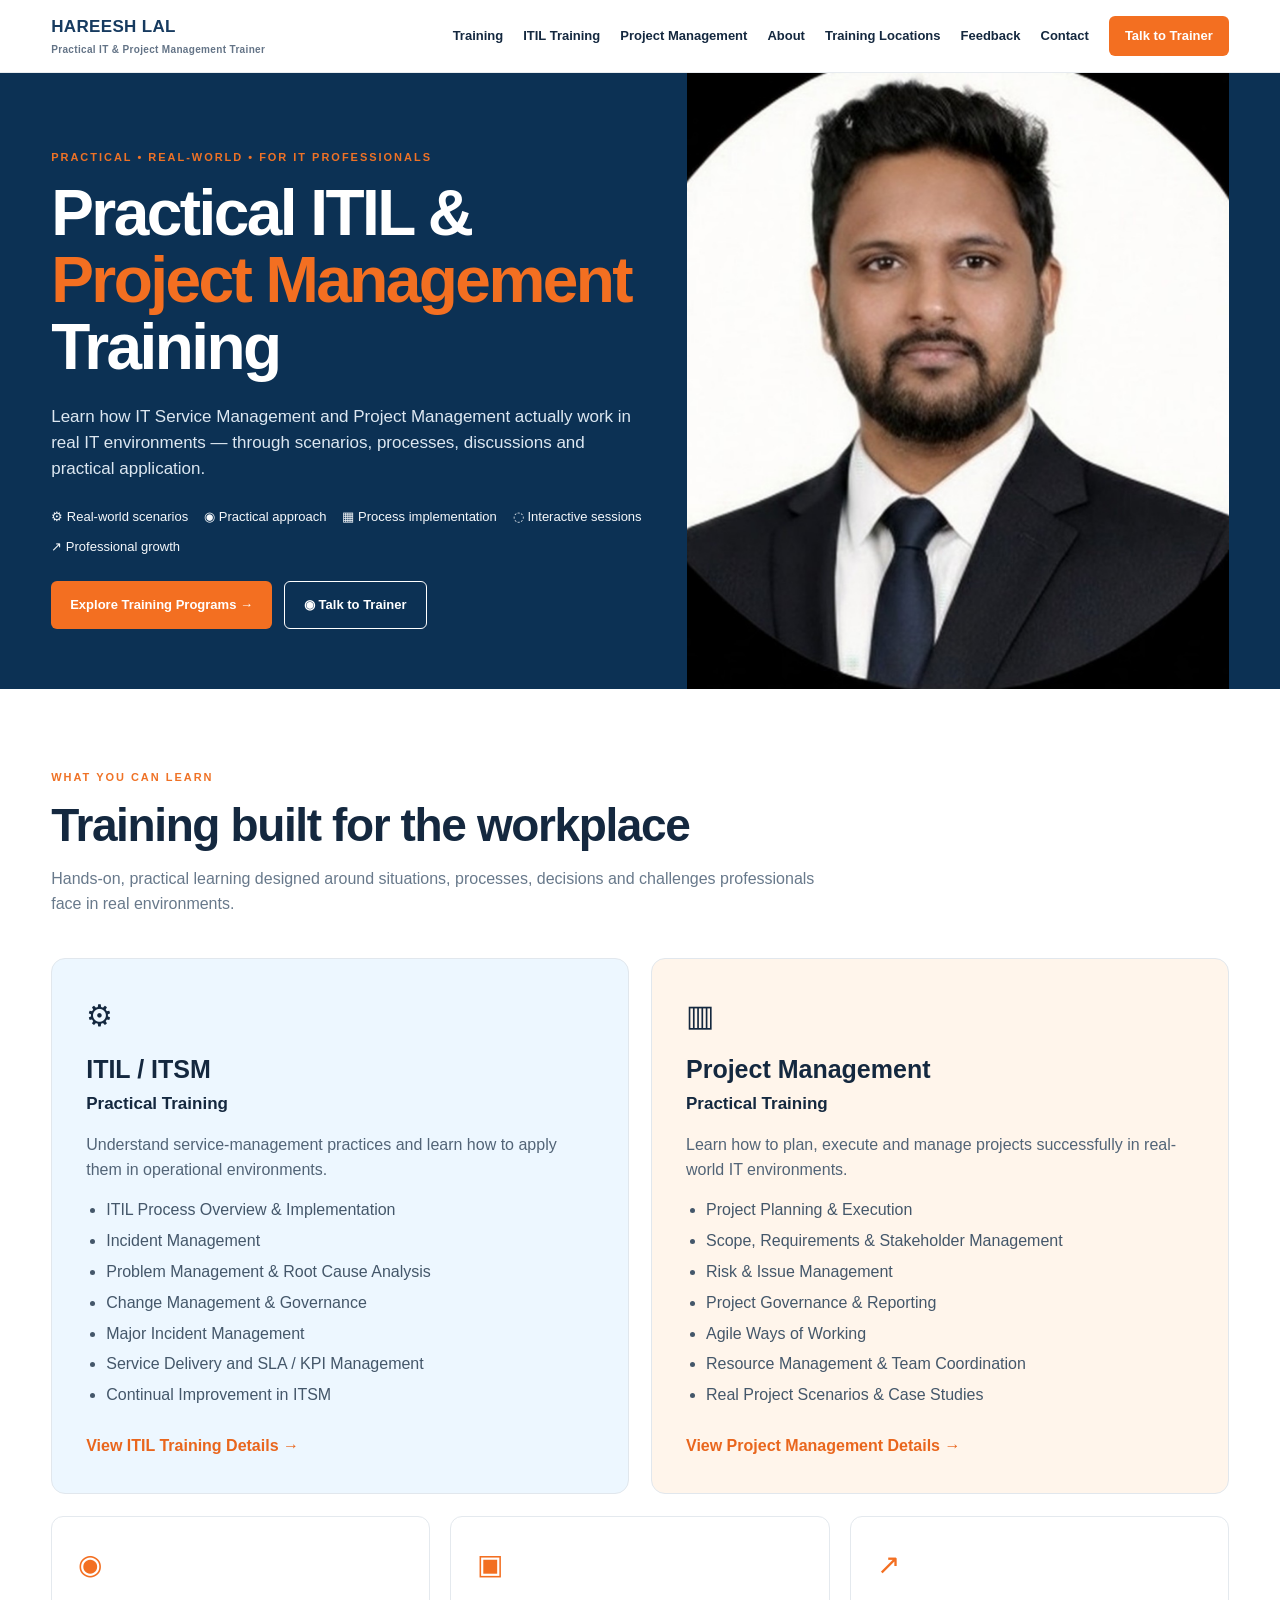
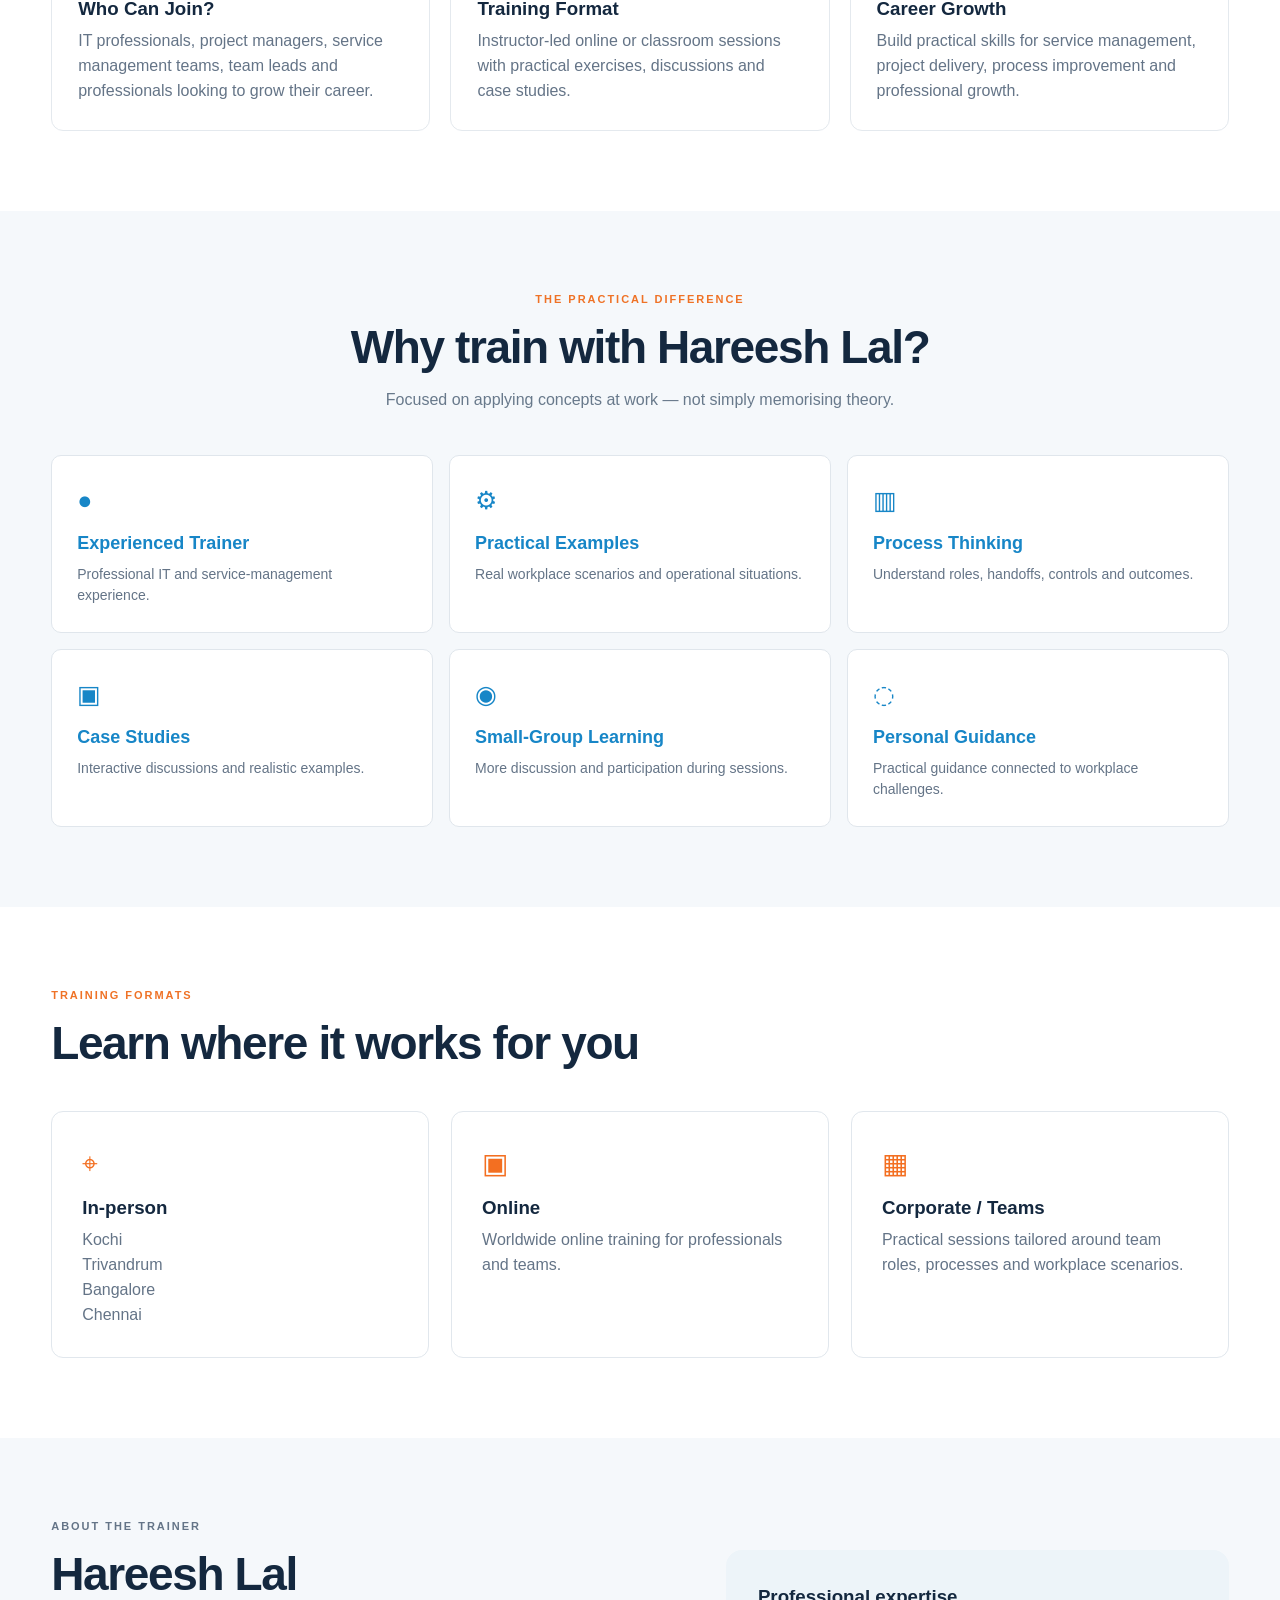
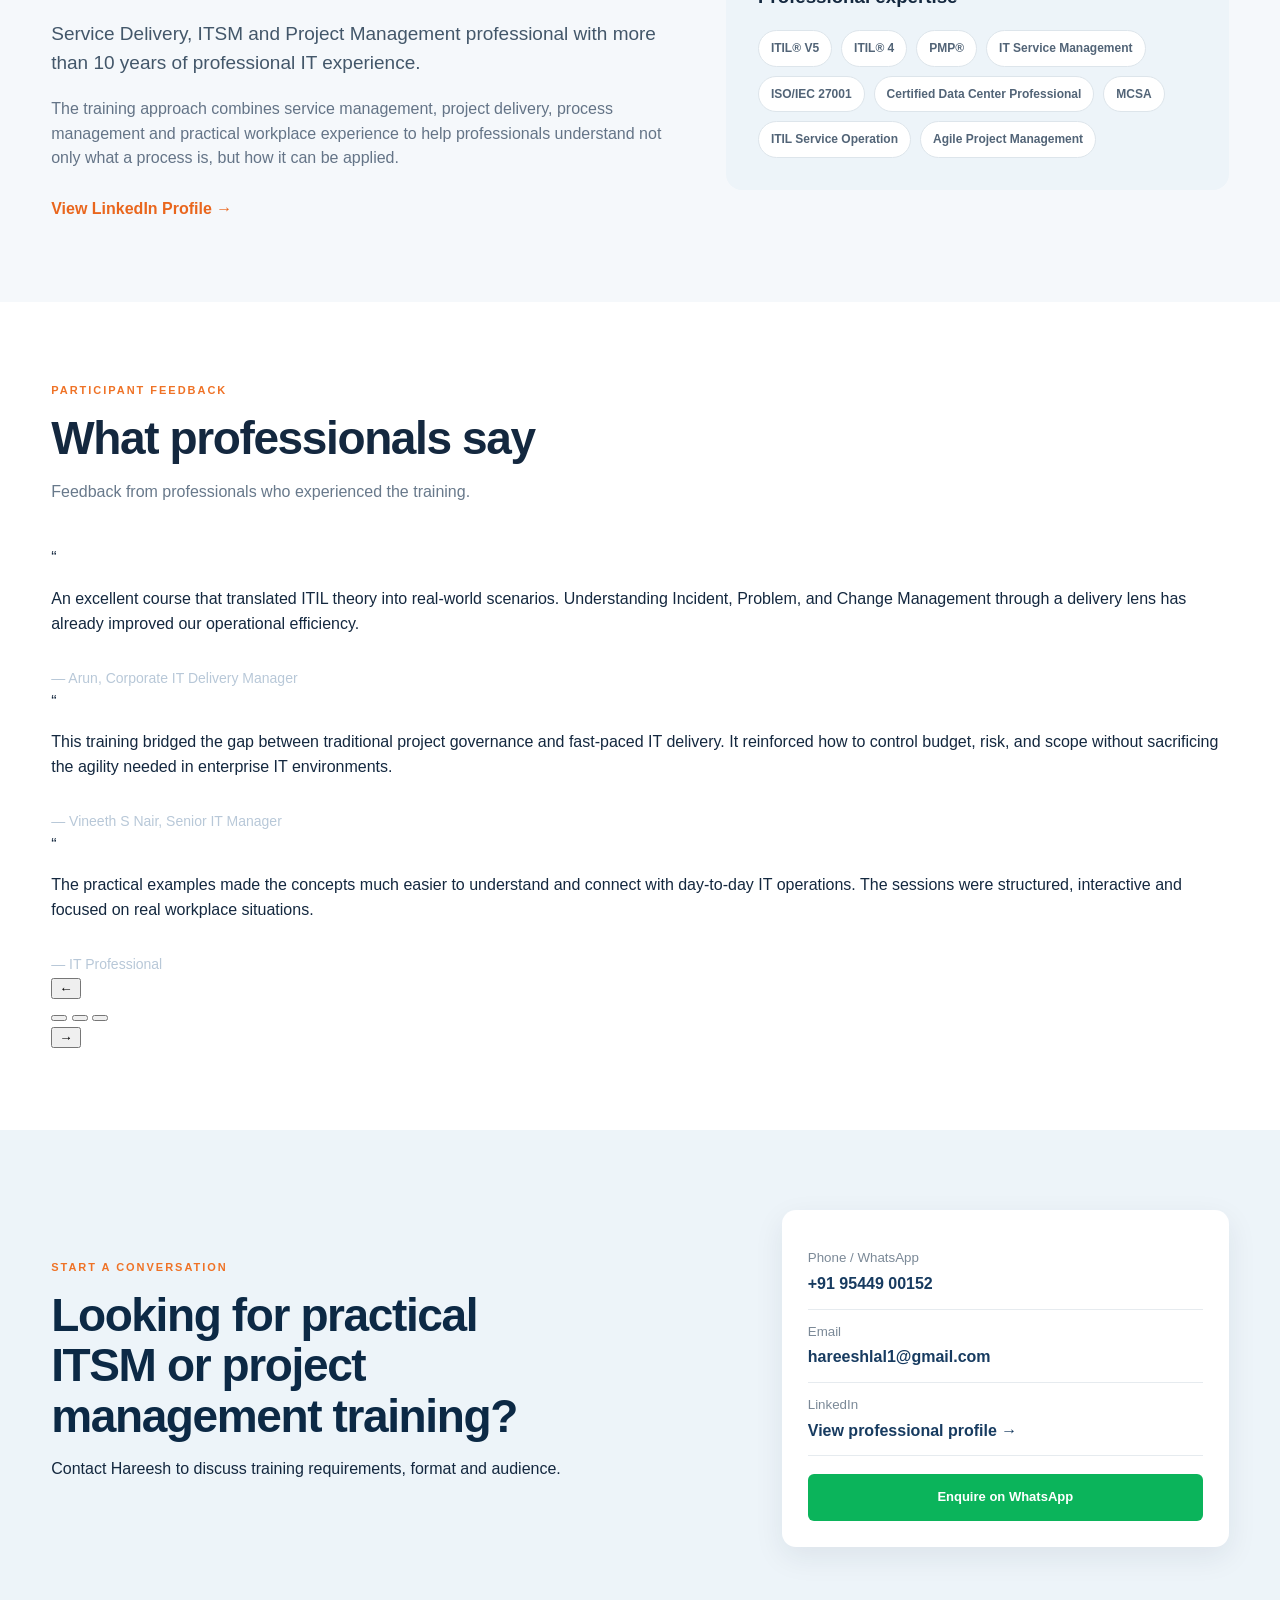
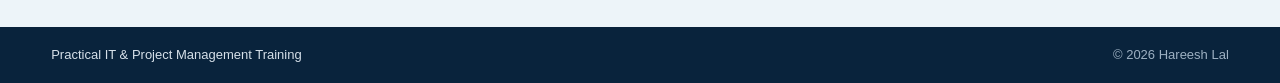
==== index.html @ 4260100c "Update index.html" ====
<!DOCTYPE html>
<html lang="en">
<head>
  <meta charset="UTF-8">
  <meta name="viewport" content="width=device-width, initial-scale=1.0">

  <meta name="description"
        content="Practical ITIL, IT Service Management and Project Management training by Hareesh Lal.">

  <title>Hareesh Lal | Practical ITIL & Project Management Training</title>

  <link rel="stylesheet" href="style.css">
</head>

<body>

<header class="site-header">
  <div class="container nav-wrap">

    <a class="brand" href="#home">
      HAREESH LAL
      <span>Practical IT & Project Management Trainer</span>
    </a>

    <button class="menu-btn" aria-label="Open menu">☰</button>

    <nav class="nav">
      <a href="#training">Training</a>
      <a href="#itil">ITIL Training</a>
      <a href="#project">Project Management</a>
      <a href="#about">About</a>
      <a href="#formats">Training Locations</a>
      <a href="#feedback">Feedback</a>
      <a href="#contact">Contact</a>

      <a class="nav-cta"
         href="https://wa.me/919544900152"
         target="_blank"
         rel="noopener">
        Talk to Trainer
      </a>
    </nav>

  </div>
</header>


<main id="home">

<!-- ================= HERO ================= -->

<section class="hero">

  <div class="container hero-grid">

    <div class="hero-copy">

      <p class="eyebrow">
        PRACTICAL • REAL-WORLD • FOR IT PROFESSIONALS
      </p>

      <h1>
        Practical ITIL &
        <br>
        <span>Project Management</span> Training
      </h1>

      <p class="hero-text">
        Learn how IT Service Management and Project Management actually work
        in real IT environments — through scenarios, processes, discussions
        and practical application.
      </p>

      <div class="hero-points">
        <span>⚙ Real-world scenarios</span>
        <span>◉ Practical approach</span>
        <span>▦ Process implementation</span>
        <span>◌ Interactive sessions</span>
        <span>↗ Professional growth</span>
      </div>

      <div class="hero-actions">

        <a class="btn primary" href="#training">
          Explore Training Programs →
        </a>

        <a class="btn outline"
           href="https://wa.me/919544900152"
           target="_blank"
           rel="noopener">
          ◉ Talk to Trainer
        </a>

      </div>

    </div>


    <div class="hero-photo">

      <img
        src="hareesh-lal.jpg"
        alt="Hareesh Lal - Practical ITIL and Project Management Trainer">

    </div>

  </div>

</section>


<!-- ================= TRAINING ================= -->

<section class="section" id="training">

  <div class="container">

    <div class="section-heading">

      <p class="eyebrow">WHAT YOU CAN LEARN</p>

      <h2>Training built for the workplace</h2>

      <p>
        Hands-on, practical learning designed around situations,
        processes, decisions and challenges professionals face
        in real environments.
      </p>

    </div>


    <div class="program-grid">

      <article class="program-card blue" id="itil">

        <div class="icon">⚙</div>

        <h3>ITIL / ITSM</h3>

        <h4>Practical Training</h4>

        <p>
          Understand service-management practices and learn how
          to apply them in operational environments.
        </p>

        <ul>
          <li>ITIL Process Overview & Implementation</li>
          <li>Incident Management</li>
          <li>Problem Management & Root Cause Analysis</li>
          <li>Change Management & Governance</li>
          <li>Major Incident Management</li>
          <li>Service Delivery and SLA / KPI Management</li>
          <li>Continual Improvement in ITSM</li>
        </ul>

        <a href="#contact" class="card-link">
          View ITIL Training Details →
        </a>

      </article>


      <article class="program-card orange" id="project">

        <div class="icon">▥</div>

        <h3>Project Management</h3>

        <h4>Practical Training</h4>

        <p>
          Learn how to plan, execute and manage projects successfully
          in real-world IT environments.
        </p>

        <ul>
          <li>Project Planning & Execution</li>
          <li>Scope, Requirements & Stakeholder Management</li>
          <li>Risk & Issue Management</li>
          <li>Project Governance & Reporting</li>
          <li>Agile Ways of Working</li>
          <li>Resource Management & Team Coordination</li>
          <li>Real Project Scenarios & Case Studies</li>
        </ul>

        <a href="#contact" class="card-link">
          View Project Management Details →
        </a>

      </article>

    </div>


    <div class="three-info">

      <article>
        <div class="info-icon">◉</div>
        <h3>Who Can Join?</h3>
        <p>
          IT professionals, project managers, service management teams,
          team leads and professionals looking to grow their career.
        </p>
      </article>

      <article>
        <div class="info-icon">▣</div>
        <h3>Training Format</h3>
        <p>
          Instructor-led online or classroom sessions with practical
          exercises, discussions and case studies.
        </p>
      </article>

      <article>
        <div class="info-icon">↗</div>
        <h3>Career Growth</h3>
        <p>
          Build practical skills for service management, project delivery,
          process improvement and professional growth.
        </p>
      </article>

    </div>

  </div>

</section>


<!-- ================= WHY ================= -->

<section class="why section-light">

  <div class="container">

    <div class="section-heading center">

      <p class="eyebrow">THE PRACTICAL DIFFERENCE</p>

      <h2>Why train with Hareesh Lal?</h2>

      <p>
        Focused on applying concepts at work — not simply memorising theory.
      </p>

    </div>


    <div class="why-grid">

      <article>
        <div class="why-icon">●</div>
        <h3>Experienced Trainer</h3>
        <p>Professional IT and service-management experience.</p>
      </article>

      <article>
        <div class="why-icon">⚙</div>
        <h3>Practical Examples</h3>
        <p>Real workplace scenarios and operational situations.</p>
      </article>

      <article>
        <div class="why-icon">▥</div>
        <h3>Process Thinking</h3>
        <p>Understand roles, handoffs, controls and outcomes.</p>
      </article>

      <article>
        <div class="why-icon">▣</div>
        <h3>Case Studies</h3>
        <p>Interactive discussions and realistic examples.</p>
      </article>

      <article>
        <div class="why-icon">◉</div>
        <h3>Small-Group Learning</h3>
        <p>More discussion and participation during sessions.</p>
      </article>

      <article>
        <div class="why-icon">◌</div>
        <h3>Personal Guidance</h3>
        <p>Practical guidance connected to workplace challenges.</p>
      </article>

    </div>

  </div>

</section>


<!-- ================= LOCATIONS ================= -->

<section class="section" id="formats">

  <div class="container">

    <div class="section-heading">

      <p class="eyebrow">TRAINING FORMATS</p>

      <h2>Learn where it works for you</h2>

    </div>


    <div class="format-grid">

      <article>
        <div class="format-icon">⌖</div>
        <h3>In-person</h3>

        <p>
          Kochi<br>
          Trivandrum<br>
          Bangalore<br>
          Chennai
        </p>
      </article>


      <article>
        <div class="format-icon">▣</div>
        <h3>Online</h3>

        <p>
          Worldwide online training for professionals and teams.
        </p>
      </article>


      <article>
        <div class="format-icon">▦</div>
        <h3>Corporate / Teams</h3>

        <p>
          Practical sessions tailored around team roles,
          processes and workplace scenarios.
        </p>
      
      </article>

    </div>

  </div>

</section>


<!-- ================= ABOUT ================= -->

<section class="about section-light" id="about">

  <div class="container about-grid">

    <div>

      <p class="eyebrow">ABOUT THE TRAINER</p>

      <h2>Hareesh Lal</h2>

      <p class="lead">
        Service Delivery, ITSM and Project Management professional
        with more than 10 years of professional IT experience.
      </p>

      <p>
        The training approach combines service management,
        project delivery, process management and practical
        workplace experience to help professionals understand
        not only what a process is, but how it can be applied.
      </p>

      <a class="text-link"
         href="https://www.linkedin.com/in/hareesh-lal-993a1a110/"
         target="_blank"
         rel="noopener">
        View LinkedIn Profile →
      </a>

    </div>


    <div class="credentials">

      <h3>Professional expertise</h3>

      <div class="tags">

        <span>ITIL® V5</span>
        <span>ITIL® 4</span>
        <span>PMP®</span>
        <span>IT Service Management</span>
        <span>ISO/IEC 27001</span>
        <span>Certified Data Center Professional</span>
        <span>MCSA</span>
        <span>ITIL Service Operation</span>
        <span>Agile Project Management</span>

      </div>

    </div>

  </div>

</section>


<!-- ================= MOVING FEEDBACK ================= -->

<section class="feedback section" id="feedback">

  <div class="container">

    <div class="section-heading">

      <p class="eyebrow">PARTICIPANT FEEDBACK</p>

      <h2>What professionals say</h2>

      <p>
        Feedback from professionals who experienced the training.
      </p>

    </div>


    <div class="testimonial-slider">

      <div class="testimonial-track">


        <!-- SLIDE 1 -->

        <article class="testimonial-slide">

          <div class="testimonial-card">

            <div class="quote-mark">“</div>

            <p>
              An excellent course that translated ITIL theory into
              real-world scenarios. Understanding Incident, Problem,
              and Change Management through a delivery lens has already
              improved our operational efficiency.
            </p>

            <div class="person">
              — Arun, Corporate IT Delivery Manager
            </div>

          </div>

        </article>


        <!-- SLIDE 2 -->

        <article class="testimonial-slide">

          <div class="testimonial-card">

            <div class="quote-mark">“</div>

            <p>
              This training bridged the gap between traditional project
              governance and fast-paced IT delivery. It reinforced how
              to control budget, risk, and scope without sacrificing
              the agility needed in enterprise IT environments.
            </p>

            <div class="person">
              — Vineeth S Nair, Senior IT Manager
            </div>

          </div>

        </article>


        <!-- SLIDE 3 -->

        <article class="testimonial-slide">

          <div class="testimonial-card">

            <div class="quote-mark">“</div>

            <p>
              The practical examples made the concepts much easier
              to understand and connect with day-to-day IT operations.
              The sessions were structured, interactive and focused
              on real workplace situations.
            </p>

            <div class="person">
              — IT Professional
            </div>

          </div>

        </article>


      </div>


      <div class="slider-controls">

        <button class="slider-btn prev" aria-label="Previous feedback">
          ←
        </button>

        <div class="slider-dots">

          <button class="slider-dot active"
                  aria-label="Feedback 1"></button>

          <button class="slider-dot"
                  aria-label="Feedback 2"></button>

          <button class="slider-dot"
                  aria-label="Feedback 3"></button>

        </div>

        <button class="slider-btn next" aria-label="Next feedback">
          →
        </button>

      </div>

    </div>

  </div>

</section>


<!-- ================= CONTACT ================= -->

<section class="contact" id="contact">

  <div class="container contact-grid">

    <div>

      <p class="eyebrow">START A CONVERSATION</p>

      <h2>
        Looking for practical<br>
        ITSM or project<br>
        management training?
      </h2>

      <p>
        Contact Hareesh to discuss training requirements,
        format and audience.
      </p>

    </div>


    <div class="contact-card">

      <div>
        <small>Phone / WhatsApp</small>
        <a href="tel:+919544900152">
          +91 95449 00152
        </a>
      </div>

      <div>
        <small>Email</small>
        <a href="mailto:hareeshlal1@gmail.com">
          hareeshlal1@gmail.com
        </a>
      </div>

      <div>
        <small>LinkedIn</small>
        <a href="https://www.linkedin.com/in/hareesh-lal-993a1a110/"
           target="_blank"
           rel="noopener">
          View professional profile →
        </a>
      </div>

      <a class="btn whatsapp"
         href="https://wa.me/919544900152"
         target="_blank"
         rel="noopener">
        Enquire on WhatsApp
      </a>

    </div>

  </div>

</section>

</main>


<footer>

  <div class="container">
    Practical IT & Project Management Training
    <span>© 2026 Hareesh Lal</span>
  </div>

</footer>


<script src="script.js"></script>

</body>
</html>
---- style.css ----
*{box-sizing:border-box}html{scroll-behavior:smooth}body{margin:0;font-family:Inter,Arial,Helvetica,sans-serif;color:#14283f;background:#fff;line-height:1.55}a{color:inherit;text-decoration:none}.container{width:min(1180px,92%);margin:auto}.site-header{background:#fff;border-bottom:1px solid #e7ebef;position:sticky;top:0;z-index:20}.nav-wrap{min-height:72px;display:flex;align-items:center;justify-content:space-between;gap:24px}.brand{font-weight:800;letter-spacing:.02em;color:#173b60;font-size:17px}.brand span{display:block;font-size:10px;font-weight:600;color:#647487;margin-top:2px}.nav{display:flex;align-items:center;gap:20px;font-size:13px;font-weight:600}.nav a:hover{color:#f36f21}.nav-cta{background:#f36f21;color:#fff!important;padding:10px 16px;border-radius:6px}.menu-btn{display:none;background:none;border:0;font-size:24px}.hero{background:#0c3154;color:#fff}.hero-grid{display:grid;grid-template-columns:1.08fr .92fr;min-height:570px}.hero-copy{padding:76px 40px 60px 0;align-self:center}.eyebrow{font-size:11px;letter-spacing:.18em;font-weight:800;color:#ef7226;margin:0 0 14px}.hero h1{font-size:clamp(38px,5vw,64px);line-height:1.05;margin:0 0 22px;letter-spacing:-.04em}.hero h1 span{color:#f36f21}.hero-text{font-size:17px;max-width:650px;color:#dce7f1}.hero-points{display:flex;flex-wrap:wrap;gap:10px 16px;margin:24px 0;font-size:13px;color:#f5f8fb}.hero-actions{display:flex;gap:12px;flex-wrap:wrap}.btn{display:inline-flex;align-items:center;justify-content:center;padding:13px 19px;border-radius:6px;font-weight:800;font-size:13px}.primary{background:#f36f21;color:#fff}.outline{border:1px solid #fff;color:#fff}.hero-photo{min-height:570px;display:flex;align-items:stretch;justify-content:center;overflow:hidden;background:#0b1723}.hero-photo img{width:100%;height:100%;object-fit:cover;object-position:center top;display:block}.section{padding:80px 0}.section-light{background:#f5f8fb;padding:80px 0}.section-heading{max-width:780px;margin-bottom:42px}.section-heading.center{text-align:center;margin-left:auto;margin-right:auto}.section-heading h2,.about h2,.contact h2{font-size:clamp(30px,4vw,46px);line-height:1.1;margin:0 0 14px;letter-spacing:-.03em}.section-heading>p:last-child{color:#68798b}.program-grid{display:grid;grid-template-columns:1fr 1fr;gap:22px}.program-card{border-radius:14px;padding:34px;border:1px solid #e1e7ed;position:relative;overflow:hidden}.program-card.blue{background:#edf7ff}.program-card.orange{background:#fff5eb}.program-card .icon{font-size:30px;margin-bottom:10px}.program-card h3{font-size:25px;margin:0}.program-card h4{font-size:17px;margin:2px 0 14px}.program-card p{color:#526477}.program-card ul{padding-left:20px;color:#44576a}.program-card li{margin:6px 0}.card-link,.text-link{color:#e9661d;font-weight:800;display:inline-block;margin-top:10px}.three-info{display:grid;grid-template-columns:repeat(3,1fr);gap:20px;margin-top:22px}.three-info article{padding:26px;background:#fff;border:1px solid #e4e9ee;border-radius:12px}.info-icon,.format-icon{font-size:28px;color:#f36f21}.three-info h3,.format-grid h3{margin:8px 0 6px}.three-info p,.format-grid p{color:#647487;margin:0}.why-grid{display:grid;grid-template-columns:repeat(3,1fr);gap:16px}.why-grid article{background:#fff;border:1px solid #e0e6ec;border-radius:10px;padding:25px}.why-icon{font-size:25px;color:#1786c7}.why-grid h3{font-size:18px;color:#1786c7;margin:10px 0 6px}.why-grid p{font-size:14px;color:#647487;margin:0}.format-grid{display:grid;grid-template-columns:repeat(3,1fr);gap:22px}.format-grid article{border:1px solid #e1e7ed;border-radius:12px;padding:30px;background:#fff}.about-grid{display:grid;grid-template-columns:1.1fr .9fr;gap:60px;align-items:center}.about .lead{font-size:19px;color:#43576a}.about p{color:#647487}.credentials{background:#edf4f9;border-radius:16px;padding:32px}.credentials h3{margin-top:0}.tags{display:flex;flex-wrap:wrap;gap:9px}.tags span{background:#fff;border:1px solid #dde5eb;border-radius:30px;padding:8px 12px;font-size:12px;font-weight:700;color:#526477}.testimonial-grid{display:grid;grid-template-columns:1fr 1fr;gap:22px}.testimonial{border-radius:12px;background:#0c2945;color:#fff;padding:32px}.testimonial p{font-size:17px;line-height:1.7;margin-top:0}.person{color:#b8c8d8;font-size:14px;border-top:1px solid rgba(255,255,255,.18);padding-top:14px}.contact{background:#edf4f9;padding:80px 0}.contact-grid{display:grid;grid-template-columns:1.2fr .8fr;gap:60px;align-items:center}.contact h2{color:#0c2945}.contact-card{background:#fff;border-radius:14px;padding:26px;box-shadow:0 10px 30px rgba(20,40,63,.08)}.contact-card>div{padding:12px 0;border-bottom:1px solid #e6ebef}.contact-card small{display:block;color:#7b8997;margin-bottom:3px}.contact-card a{font-weight:700;color:#173b60}.contact-card .whatsapp{width:100%;margin-top:18px;background:#0bb45b;color:#fff}.contact-card .whatsapp:hover{background:#07984d}footer{background:#09233c;color:#d6e0e9;padding:18px 0;font-size:13px}footer span{float:right;color:#9db0c2}@media(max-width:900px){.nav{display:none}.menu-btn{display:block}.hero-grid{grid-template-columns:1fr}.hero-copy{padding:55px 0 35px}.hero-photo{min-height:480px;max-height:560px}.program-grid,.about-grid,.contact-grid{grid-template-columns:1fr}.three-info,.why-grid,.format-grid{grid-template-columns:1fr 1fr}.testimonial-grid{grid-template-columns:1fr}}@media(max-width:600px){.nav-wrap{min-height:62px}.brand{font-size:14px}.brand span{font-size:9px}.section,.section-light,.contact{padding:55px 0}.hero h1{font-size:40px}.hero-text{font-size:15px}.hero-photo{min-height:430px}.program-card{padding:24px}.three-info,.why-grid,.format-grid{grid-template-columns:1fr}.testimonial{padding:24px}footer span{float:none;display:block;margin-top:5px}.container{width:min(92%,540px)}}
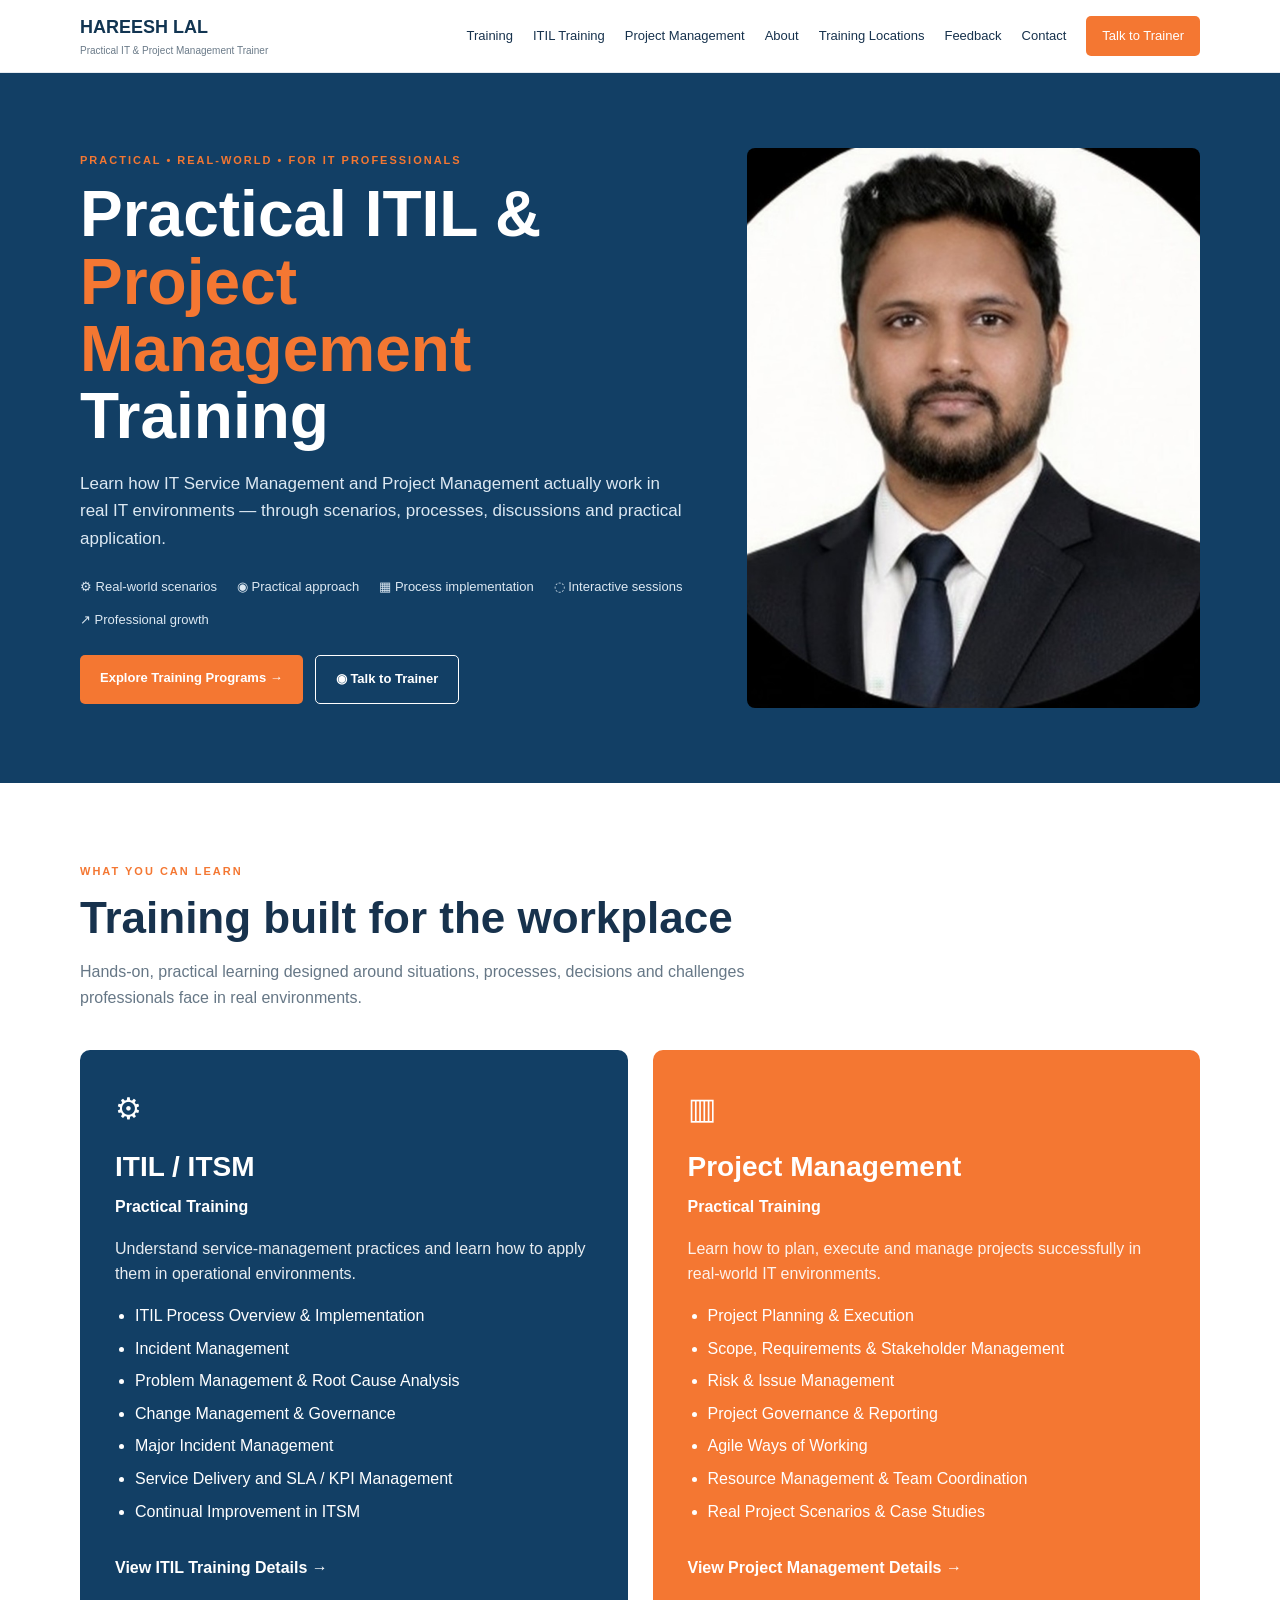
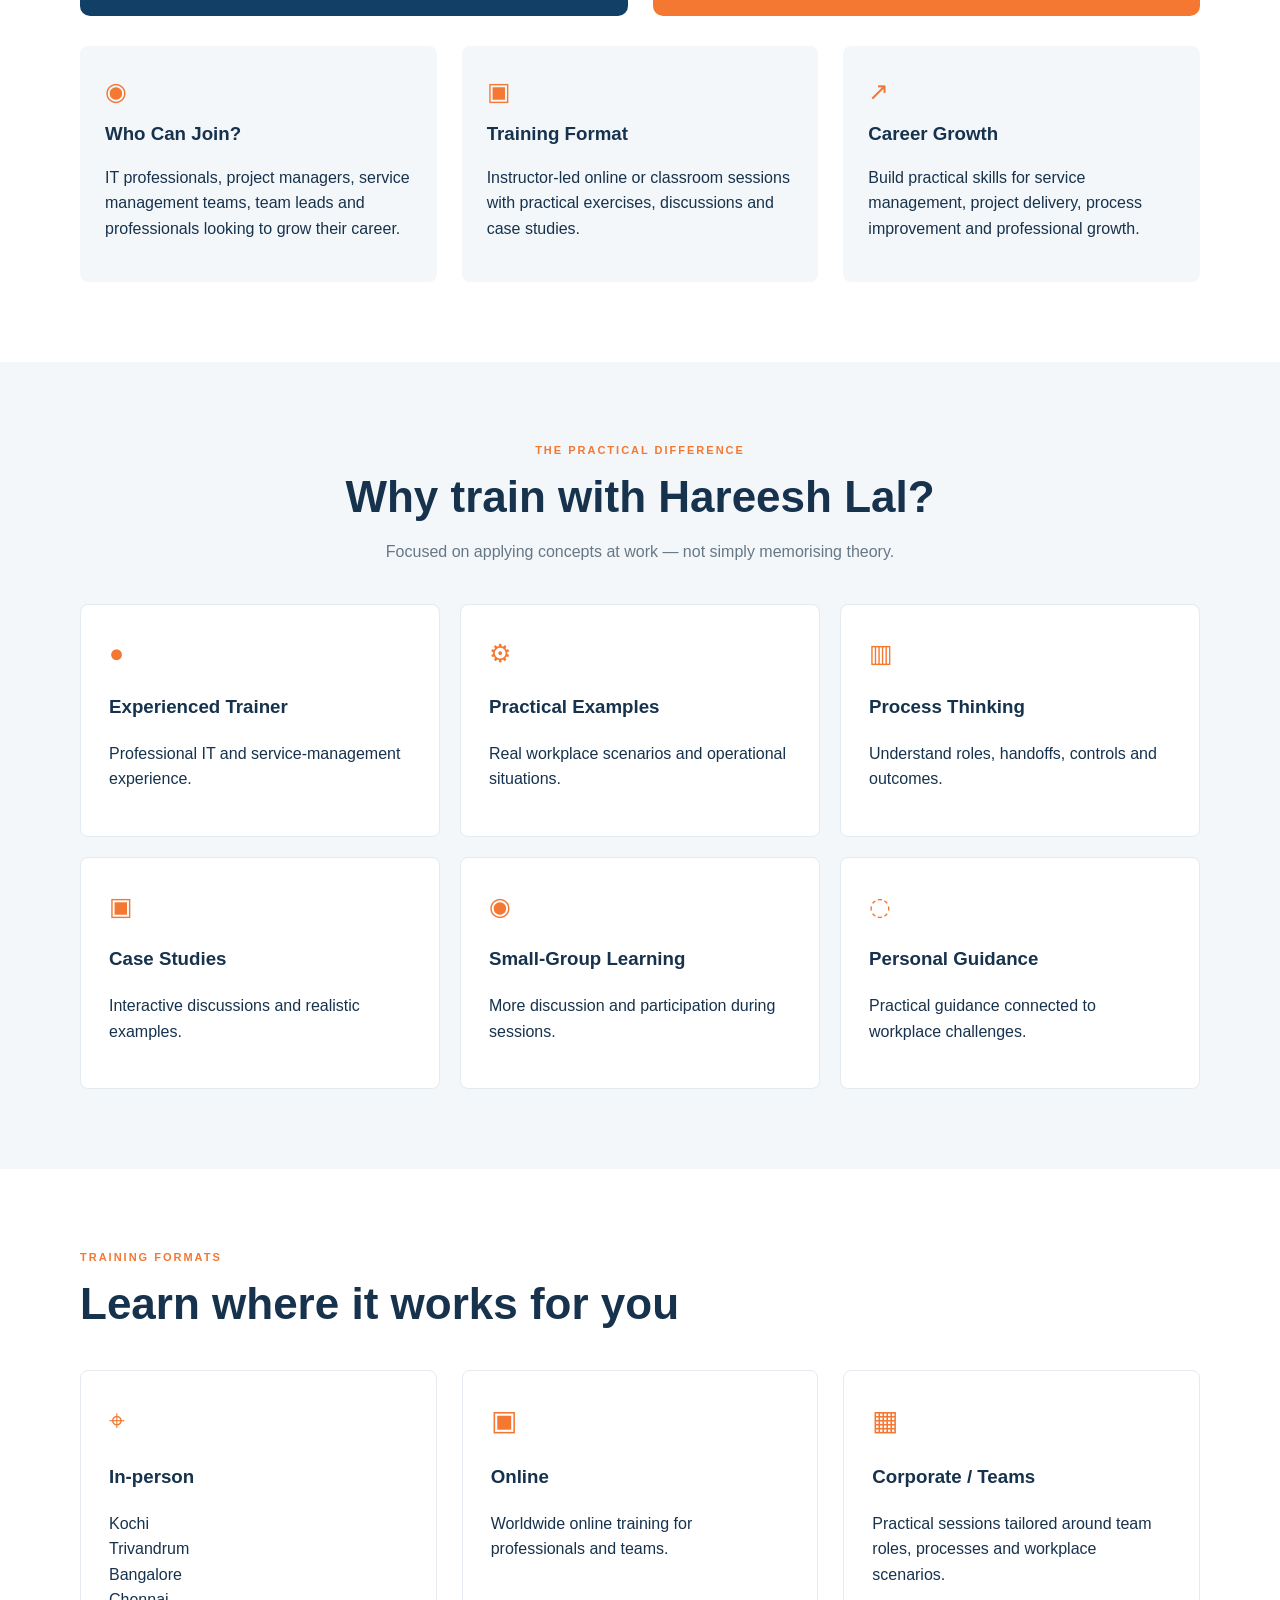
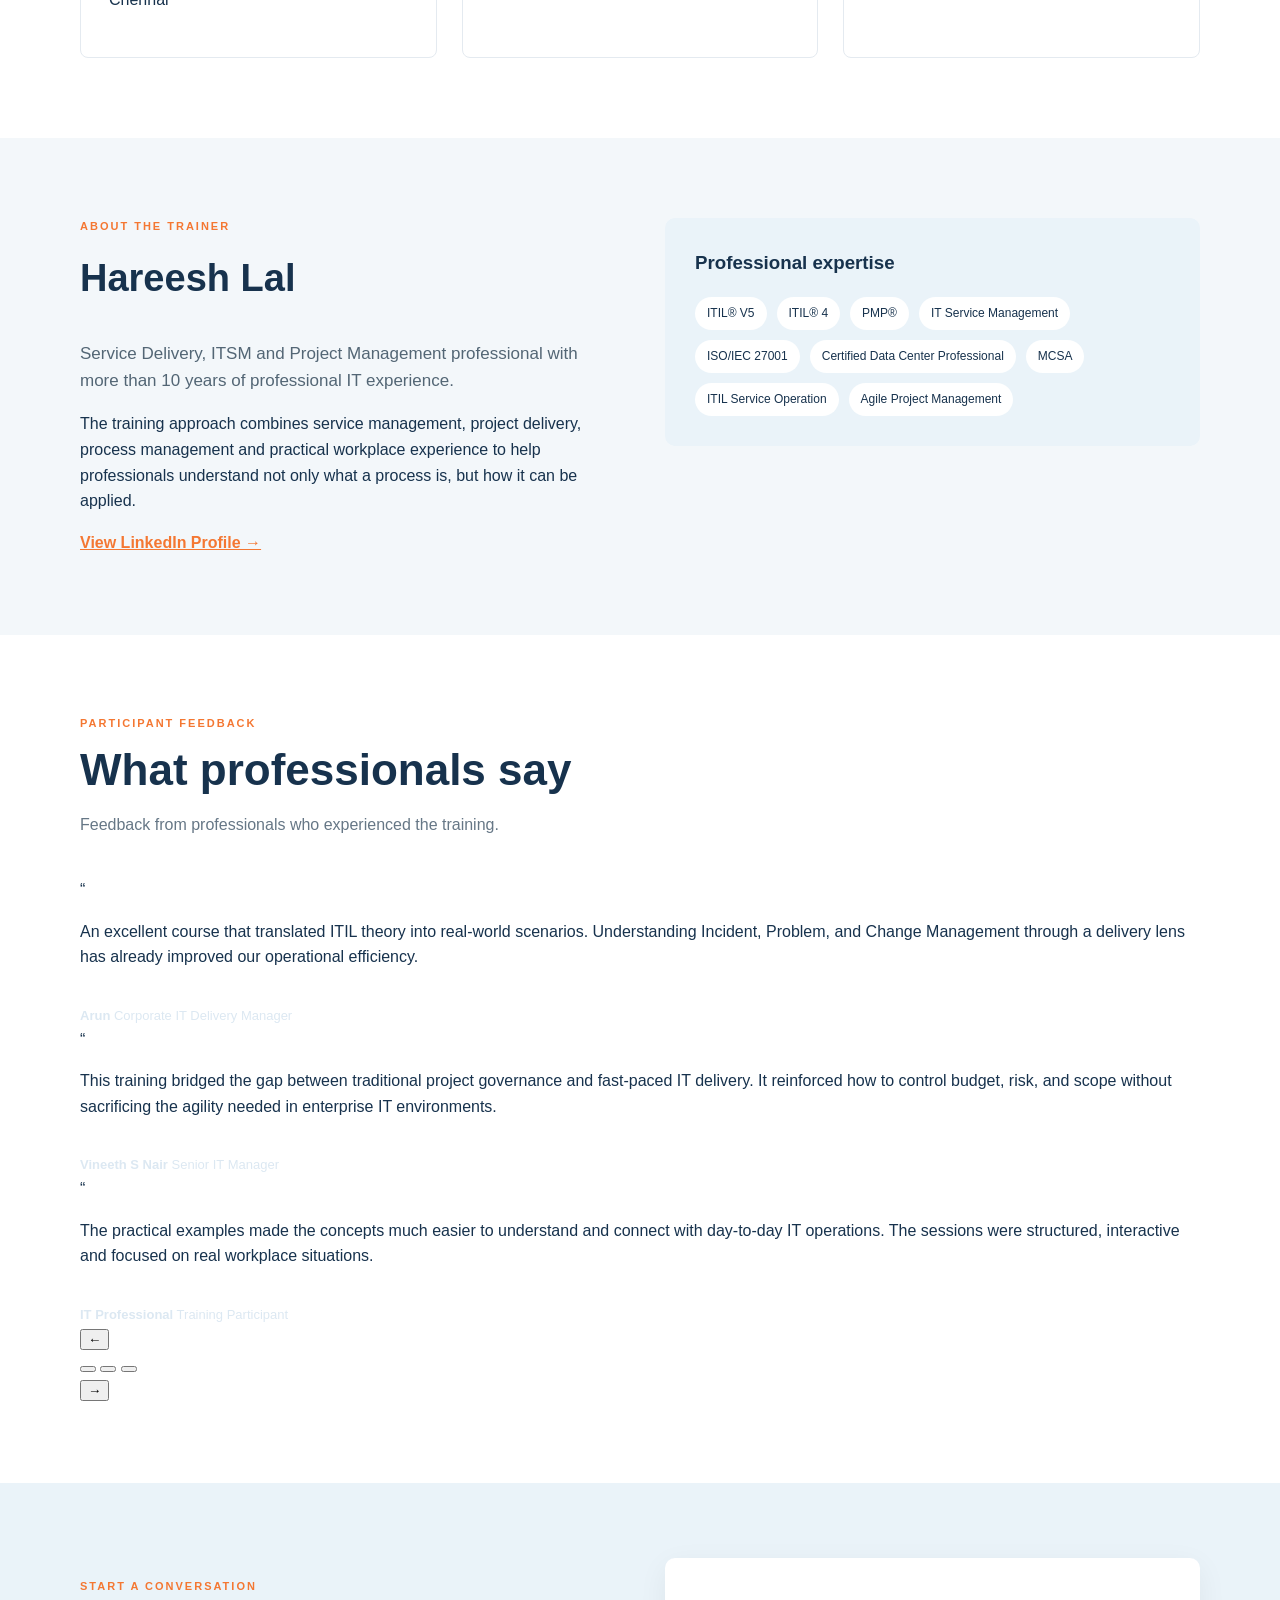
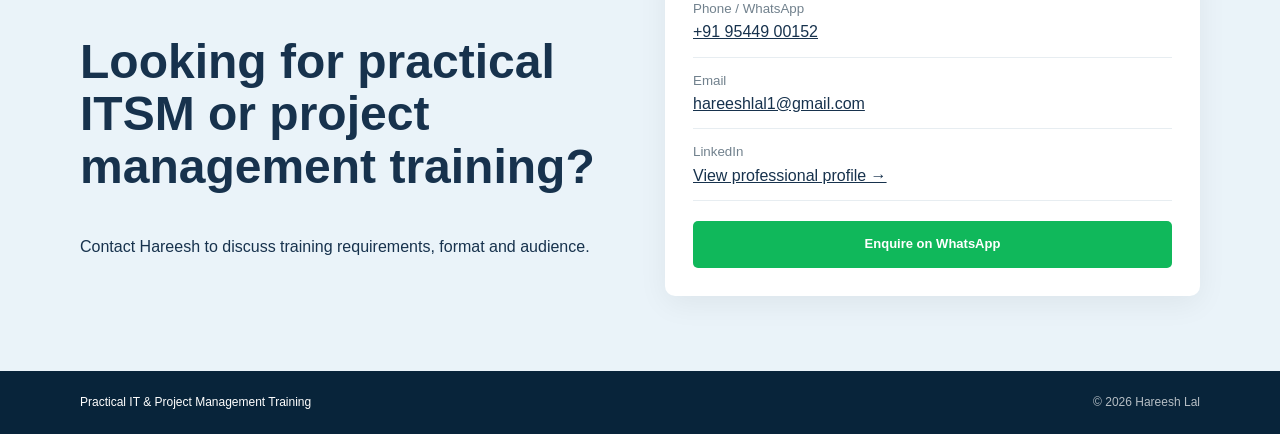
==== commit 9d404726: "Refactor feedback section with testimonials" ====
--- a/index.html
+++ b/index.html
@@ -413,133 +413,80 @@
 
 
 <!-- ================= MOVING FEEDBACK ================= -->
-
 <section class="feedback section" id="feedback">
-
   <div class="container">
 
     <div class="section-heading">
-
       <p class="eyebrow">PARTICIPANT FEEDBACK</p>
-
       <h2>What professionals say</h2>
-
-      <p>
-        Feedback from professionals who experienced the training.
-      </p>
-
-    </div>
-
+      <p>Feedback from professionals who experienced the training.</p>
+    </div>
 
     <div class="testimonial-slider">
 
       <div class="testimonial-track">
 
-
-        <!-- SLIDE 1 -->
+        <article class="testimonial-slide active">
+          <div class="quote-mark">“</div>
+          <p>
+            An excellent course that translated ITIL theory into real-world
+            scenarios. Understanding Incident, Problem, and Change Management
+            through a delivery lens has already improved our operational
+            efficiency.
+          </p>
+          <div class="person">
+            <strong>Arun</strong>
+            <span>Corporate IT Delivery Manager</span>
+          </div>
+        </article>
 
         <article class="testimonial-slide">
-
-          <div class="testimonial-card">
-
-            <div class="quote-mark">“</div>
-
-            <p>
-              An excellent course that translated ITIL theory into
-              real-world scenarios. Understanding Incident, Problem,
-              and Change Management through a delivery lens has already
-              improved our operational efficiency.
-            </p>
-
-            <div class="person">
-              — Arun, Corporate IT Delivery Manager
-            </div>
-
+          <div class="quote-mark">“</div>
+          <p>
+            This training bridged the gap between traditional project
+            governance and fast-paced IT delivery. It reinforced how to control
+            budget, risk, and scope without sacrificing the agility needed in
+            enterprise IT environments.
+          </p>
+          <div class="person">
+            <strong>Vineeth S Nair</strong>
+            <span>Senior IT Manager</span>
           </div>
-
         </article>
 
-
-        <!-- SLIDE 2 -->
-
         <article class="testimonial-slide">
-
-          <div class="testimonial-card">
-
-            <div class="quote-mark">“</div>
-
-            <p>
-              This training bridged the gap between traditional project
-              governance and fast-paced IT delivery. It reinforced how
-              to control budget, risk, and scope without sacrificing
-              the agility needed in enterprise IT environments.
-            </p>
-
-            <div class="person">
-              — Vineeth S Nair, Senior IT Manager
-            </div>
-
+          <div class="quote-mark">“</div>
+          <p>
+            The practical examples made the concepts much easier to understand
+            and connect with day-to-day IT operations. The sessions were
+            structured, interactive and focused on real workplace situations.
+          </p>
+          <div class="person">
+            <strong>IT Professional</strong>
+            <span>Training Participant</span>
           </div>
-
         </article>
 
-
-        <!-- SLIDE 3 -->
-
-        <article class="testimonial-slide">
-
-          <div class="testimonial-card">
-
-            <div class="quote-mark">“</div>
-
-            <p>
-              The practical examples made the concepts much easier
-              to understand and connect with day-to-day IT operations.
-              The sessions were structured, interactive and focused
-              on real workplace situations.
-            </p>
-
-            <div class="person">
-              — IT Professional
-            </div>
-
-          </div>
-
-        </article>
-
-
-      </div>
-
-
-      <div class="slider-controls">
-
-        <button class="slider-btn prev" aria-label="Previous feedback">
+      </div>
+
+      <div class="testimonial-controls">
+        <button class="testimonial-prev" aria-label="Previous testimonial">
           ←
         </button>
 
-        <div class="slider-dots">
-
-          <button class="slider-dot active"
-                  aria-label="Feedback 1"></button>
-
-          <button class="slider-dot"
-                  aria-label="Feedback 2"></button>
-
-          <button class="slider-dot"
-                  aria-label="Feedback 3"></button>
-
+        <div class="testimonial-dots">
+          <button class="testimonial-dot active" aria-label="Testimonial 1"></button>
+          <button class="testimonial-dot" aria-label="Testimonial 2"></button>
+          <button class="testimonial-dot" aria-label="Testimonial 3"></button>
         </div>
 
-        <button class="slider-btn next" aria-label="Next feedback">
+        <button class="testimonial-next" aria-label="Next testimonial">
           →
         </button>
-
-      </div>
-
-    </div>
-
-  </div>
-
+      </div>
+
+    </div>
+  </div>
 </section>
 
 
--- a/style.css
+++ b/style.css
@@ -1 +1,568 @@
-*{box-sizing:border-box}html{scroll-behavior:smooth}body{margin:0;font-family:Inter,Arial,Helvetica,sans-serif;color:#14283f;background:#fff;line-height:1.55}a{color:inherit;text-decoration:none}.container{width:min(1180px,92%);margin:auto}.site-header{background:#fff;border-bottom:1px solid #e7ebef;position:sticky;top:0;z-index:20}.nav-wrap{min-height:72px;display:flex;align-items:center;justify-content:space-between;gap:24px}.brand{font-weight:800;letter-spacing:.02em;color:#173b60;font-size:17px}.brand span{display:block;font-size:10px;font-weight:600;color:#647487;margin-top:2px}.nav{display:flex;align-items:center;gap:20px;font-size:13px;font-weight:600}.nav a:hover{color:#f36f21}.nav-cta{background:#f36f21;color:#fff!important;padding:10px 16px;border-radius:6px}.menu-btn{display:none;background:none;border:0;font-size:24px}.hero{background:#0c3154;color:#fff}.hero-grid{display:grid;grid-template-columns:1.08fr .92fr;min-height:570px}.hero-copy{padding:76px 40px 60px 0;align-self:center}.eyebrow{font-size:11px;letter-spacing:.18em;font-weight:800;color:#ef7226;margin:0 0 14px}.hero h1{font-size:clamp(38px,5vw,64px);line-height:1.05;margin:0 0 22px;letter-spacing:-.04em}.hero h1 span{color:#f36f21}.hero-text{font-size:17px;max-width:650px;color:#dce7f1}.hero-points{display:flex;flex-wrap:wrap;gap:10px 16px;margin:24px 0;font-size:13px;color:#f5f8fb}.hero-actions{display:flex;gap:12px;flex-wrap:wrap}.btn{display:inline-flex;align-items:center;justify-content:center;padding:13px 19px;border-radius:6px;font-weight:800;font-size:13px}.primary{background:#f36f21;color:#fff}.outline{border:1px solid #fff;color:#fff}.hero-photo{min-height:570px;display:flex;align-items:stretch;justify-content:center;overflow:hidden;background:#0b1723}.hero-photo img{width:100%;height:100%;object-fit:cover;object-position:center top;display:block}.section{padding:80px 0}.section-light{background:#f5f8fb;padding:80px 0}.section-heading{max-width:780px;margin-bottom:42px}.section-heading.center{text-align:center;margin-left:auto;margin-right:auto}.section-heading h2,.about h2,.contact h2{font-size:clamp(30px,4vw,46px);line-height:1.1;margin:0 0 14px;letter-spacing:-.03em}.section-heading>p:last-child{color:#68798b}.program-grid{display:grid;grid-template-columns:1fr 1fr;gap:22px}.program-card{border-radius:14px;padding:34px;border:1px solid #e1e7ed;position:relative;overflow:hidden}.program-card.blue{background:#edf7ff}.program-card.orange{background:#fff5eb}.program-card .icon{font-size:30px;margin-bottom:10px}.program-card h3{font-size:25px;margin:0}.program-card h4{font-size:17px;margin:2px 0 14px}.program-card p{color:#526477}.program-card ul{padding-left:20px;color:#44576a}.program-card li{margin:6px 0}.card-link,.text-link{color:#e9661d;font-weight:800;display:inline-block;margin-top:10px}.three-info{display:grid;grid-template-columns:repeat(3,1fr);gap:20px;margin-top:22px}.three-info article{padding:26px;background:#fff;border:1px solid #e4e9ee;border-radius:12px}.info-icon,.format-icon{font-size:28px;color:#f36f21}.three-info h3,.format-grid h3{margin:8px 0 6px}.three-info p,.format-grid p{color:#647487;margin:0}.why-grid{display:grid;grid-template-columns:repeat(3,1fr);gap:16px}.why-grid article{background:#fff;border:1px solid #e0e6ec;border-radius:10px;padding:25px}.why-icon{font-size:25px;color:#1786c7}.why-grid h3{font-size:18px;color:#1786c7;margin:10px 0 6px}.why-grid p{font-size:14px;color:#647487;margin:0}.format-grid{display:grid;grid-template-columns:repeat(3,1fr);gap:22px}.format-grid article{border:1px solid #e1e7ed;border-radius:12px;padding:30px;background:#fff}.about-grid{display:grid;grid-template-columns:1.1fr .9fr;gap:60px;align-items:center}.about .lead{font-size:19px;color:#43576a}.about p{color:#647487}.credentials{background:#edf4f9;border-radius:16px;padding:32px}.credentials h3{margin-top:0}.tags{display:flex;flex-wrap:wrap;gap:9px}.tags span{background:#fff;border:1px solid #dde5eb;border-radius:30px;padding:8px 12px;font-size:12px;font-weight:700;color:#526477}.testimonial-grid{display:grid;grid-template-columns:1fr 1fr;gap:22px}.testimonial{border-radius:12px;background:#0c2945;color:#fff;padding:32px}.testimonial p{font-size:17px;line-height:1.7;margin-top:0}.person{color:#b8c8d8;font-size:14px;border-top:1px solid rgba(255,255,255,.18);padding-top:14px}.contact{background:#edf4f9;padding:80px 0}.contact-grid{display:grid;grid-template-columns:1.2fr .8fr;gap:60px;align-items:center}.contact h2{color:#0c2945}.contact-card{background:#fff;border-radius:14px;padding:26px;box-shadow:0 10px 30px rgba(20,40,63,.08)}.contact-card>div{padding:12px 0;border-bottom:1px solid #e6ebef}.contact-card small{display:block;color:#7b8997;margin-bottom:3px}.contact-card a{font-weight:700;color:#173b60}.contact-card .whatsapp{width:100%;margin-top:18px;background:#0bb45b;color:#fff}.contact-card .whatsapp:hover{background:#07984d}footer{background:#09233c;color:#d6e0e9;padding:18px 0;font-size:13px}footer span{float:right;color:#9db0c2}@media(max-width:900px){.nav{display:none}.menu-btn{display:block}.hero-grid{grid-template-columns:1fr}.hero-copy{padding:55px 0 35px}.hero-photo{min-height:480px;max-height:560px}.program-grid,.about-grid,.contact-grid{grid-template-columns:1fr}.three-info,.why-grid,.format-grid{grid-template-columns:1fr 1fr}.testimonial-grid{grid-template-columns:1fr}}@media(max-width:600px){.nav-wrap{min-height:62px}.brand{font-size:14px}.brand span{font-size:9px}.section,.section-light,.contact{padding:55px 0}.hero h1{font-size:40px}.hero-text{font-size:15px}.hero-photo{min-height:430px}.program-card{padding:24px}.three-info,.why-grid,.format-grid{grid-template-columns:1fr}.testimonial{padding:24px}footer span{float:none;display:block;margin-top:5px}.container{width:min(92%,540px)}}+* {
+  box-sizing: border-box;
+}
+
+html {
+  scroll-behavior: smooth;
+}
+
+body {
+  margin: 0;
+  font-family: Arial, Helvetica, sans-serif;
+  color: #17324d;
+  background: #ffffff;
+  line-height: 1.6;
+}
+
+img {
+  max-width: 100%;
+  display: block;
+}
+
+a {
+  color: inherit;
+}
+
+.container {
+  width: min(1120px, calc(100% - 40px));
+  margin: auto;
+}
+
+/* HEADER */
+
+.site-header {
+  background: #ffffff;
+  border-bottom: 1px solid #e5eaf0;
+  position: sticky;
+  top: 0;
+  z-index: 1000;
+}
+
+.nav-wrap {
+  min-height: 72px;
+  display: flex;
+  align-items: center;
+  justify-content: space-between;
+  gap: 20px;
+}
+
+.brand {
+  text-decoration: none;
+  font-weight: 800;
+  font-size: 18px;
+  color: #123552;
+}
+
+.brand span {
+  display: block;
+  font-size: 10px;
+  font-weight: 500;
+  color: #6b7b89;
+  margin-top: 2px;
+}
+
+.nav {
+  display: flex;
+  align-items: center;
+  gap: 20px;
+}
+
+.nav a {
+  text-decoration: none;
+  font-size: 13px;
+  color: #17324d;
+}
+
+.nav a:hover {
+  color: #f47732;
+}
+
+.nav-cta {
+  background: #f47732;
+  color: #fff !important;
+  padding: 10px 16px;
+  border-radius: 5px;
+}
+
+.menu-btn {
+  display: none;
+  border: 0;
+  background: transparent;
+  font-size: 26px;
+  color: #17324d;
+}
+
+/* HERO */
+
+.hero {
+  background: #123f65;
+  color: #ffffff;
+  padding: 75px 0;
+}
+
+.hero-grid {
+  display: grid;
+  grid-template-columns: 1.15fr .85fr;
+  gap: 55px;
+  align-items: center;
+}
+
+.eyebrow {
+  color: #f47732;
+  font-size: 11px;
+  font-weight: 800;
+  letter-spacing: 2px;
+  margin: 0 0 12px;
+}
+
+.hero h1 {
+  font-size: clamp(38px, 5vw, 64px);
+  line-height: 1.05;
+  margin: 0 0 20px;
+}
+
+.hero h1 span {
+  color: #f47732;
+}
+
+.hero-text {
+  max-width: 650px;
+  color: #dce8f2;
+  font-size: 17px;
+}
+
+.hero-points {
+  display: flex;
+  flex-wrap: wrap;
+  gap: 12px 20px;
+  margin: 25px 0;
+  color: #dce8f2;
+  font-size: 13px;
+}
+
+.hero-actions {
+  display: flex;
+  flex-wrap: wrap;
+  gap: 12px;
+}
+
+.btn {
+  display: inline-block;
+  text-decoration: none;
+  padding: 13px 20px;
+  border-radius: 5px;
+  font-weight: 700;
+  font-size: 13px;
+}
+
+.btn.primary {
+  background: #f47732;
+  color: #ffffff;
+}
+
+.btn.outline {
+  border: 1px solid #ffffff;
+  color: #ffffff;
+}
+
+.hero-photo {
+  background: #071521;
+  border-radius: 8px;
+  overflow: hidden;
+}
+
+.hero-photo img {
+  width: 100%;
+  height: 560px;
+  object-fit: cover;
+}
+
+/* SECTIONS */
+
+.section {
+  padding: 80px 0;
+}
+
+.section-light {
+  background: #f3f7fa;
+  padding: 80px 0;
+}
+
+.section-heading {
+  max-width: 700px;
+  margin-bottom: 40px;
+}
+
+.section-heading.center {
+  margin-left: auto;
+  margin-right: auto;
+  text-align: center;
+}
+
+.section-heading h2 {
+  font-size: clamp(30px, 4vw, 44px);
+  line-height: 1.15;
+  margin: 0 0 14px;
+  color: #17324d;
+}
+
+.section-heading > p:last-child {
+  color: #667786;
+}
+
+/* PROGRAMS */
+
+.program-grid {
+  display: grid;
+  grid-template-columns: repeat(2, 1fr);
+  gap: 25px;
+}
+
+.program-card {
+  padding: 35px;
+  border-radius: 10px;
+  color: #ffffff;
+}
+
+.program-card.blue {
+  background: #123f65;
+}
+
+.program-card.orange {
+  background: #f47732;
+}
+
+.program-card .icon {
+  font-size: 30px;
+}
+
+.program-card h3 {
+  font-size: 28px;
+  margin: 12px 0 0;
+}
+
+.program-card h4 {
+  margin: 4px 0 15px;
+}
+
+.program-card p {
+  color: rgba(255,255,255,.9);
+}
+
+.program-card ul {
+  padding-left: 20px;
+}
+
+.program-card li {
+  margin: 7px 0;
+}
+
+.card-link {
+  display: inline-block;
+  margin-top: 15px;
+  font-weight: 700;
+  text-decoration: none;
+}
+
+/* INFO */
+
+.three-info {
+  display: grid;
+  grid-template-columns: repeat(3, 1fr);
+  gap: 25px;
+  margin-top: 30px;
+}
+
+.three-info article {
+  padding: 25px;
+  background: #f3f7fa;
+  border-radius: 8px;
+}
+
+.info-icon {
+  font-size: 25px;
+  color: #f47732;
+}
+
+.three-info h3 {
+  margin: 8px 0;
+}
+
+/* WHY */
+
+.why-grid {
+  display: grid;
+  grid-template-columns: repeat(3, 1fr);
+  gap: 20px;
+}
+
+.why-grid article {
+  background: #ffffff;
+  padding: 28px;
+  border-radius: 8px;
+  border: 1px solid #e3eaf0;
+}
+
+.why-icon {
+  color: #f47732;
+  font-size: 25px;
+}
+
+/* FORMATS */
+
+.format-grid {
+  display: grid;
+  grid-template-columns: repeat(3, 1fr);
+  gap: 25px;
+}
+
+.format-grid article {
+  padding: 28px;
+  border: 1px solid #e4eaf0;
+  border-radius: 8px;
+}
+
+.format-icon {
+  font-size: 28px;
+  color: #f47732;
+}
+
+/* ABOUT */
+
+.about-grid {
+  display: grid;
+  grid-template-columns: 1fr 1fr;
+  gap: 50px;
+  align-items: start;
+}
+
+.about-grid h2 {
+  font-size: 38px;
+  margin-top: 0;
+}
+
+.lead {
+  font-size: 17px;
+  color: #536675;
+}
+
+.text-link {
+  color: #f47732;
+  font-weight: 700;
+}
+
+.credentials {
+  background: #eaf3f9;
+  padding: 30px;
+  border-radius: 10px;
+}
+
+.credentials h3 {
+  margin-top: 0;
+}
+
+.tags {
+  display: flex;
+  flex-wrap: wrap;
+  gap: 10px;
+}
+
+.tags span {
+  background: #ffffff;
+  padding: 7px 12px;
+  border-radius: 20px;
+  font-size: 12px;
+}
+
+/* FEEDBACK */
+
+.feedback {
+  overflow: hidden;
+}
+
+.testimonial-grid {
+  display: flex;
+  gap: 25px;
+  overflow-x: auto;
+  scroll-snap-type: x mandatory;
+  scrollbar-width: none;
+  padding-bottom: 10px;
+}
+
+.testimonial-grid::-webkit-scrollbar {
+  display: none;
+}
+
+.testimonial {
+  flex: 0 0 calc(50% - 13px);
+  scroll-snap-align: start;
+  background: #123f65;
+  color: #ffffff;
+  padding: 30px;
+  border-radius: 10px;
+}
+
+.testimonial p {
+  font-size: 16px;
+}
+
+.person {
+  margin-top: 20px;
+  border-top: 1px solid rgba(255,255,255,.25);
+  padding-top: 15px;
+  font-size: 13px;
+  color: #dce8f2;
+}
+
+/* CONTACT */
+
+.contact {
+  background: #eaf3f9;
+  padding: 75px 0;
+}
+
+.contact-grid {
+  display: grid;
+  grid-template-columns: 1fr 1fr;
+  gap: 50px;
+  align-items: center;
+}
+
+.contact h2 {
+  font-size: clamp(32px, 4vw, 48px);
+  line-height: 1.1;
+}
+
+.contact-card {
+  background: #ffffff;
+  padding: 28px;
+  border-radius: 10px;
+  box-shadow: 0 8px 30px rgba(0,0,0,.06);
+}
+
+.contact-card > div {
+  padding: 12px 0;
+  border-bottom: 1px solid #e7edf1;
+}
+
+.contact-card small {
+  display: block;
+  color: #71818d;
+}
+
+.contact-card a {
+  color: #17324d;
+}
+
+.btn.whatsapp {
+  display: block;
+  text-align: center;
+  background: #10b85b;
+  color: #ffffff;
+  margin-top: 20px;
+}
+
+/* FOOTER */
+
+footer {
+  background: #08243a;
+  color: #ffffff;
+  padding: 22px 0;
+  font-size: 12px;
+}
+
+footer span {
+  float: right;
+  opacity: .7;
+}
+
+/* MOBILE */
+
+@media (max-width: 800px) {
+
+  .container {
+    width: min(100% - 28px, 650px);
+  }
+
+  .nav-wrap {
+    min-height: 62px;
+  }
+
+  .menu-btn {
+    display: block;
+  }
+
+  .nav {
+    display: none;
+    position: absolute;
+    left: 14px;
+    right: 14px;
+    top: 62px;
+    background: #ffffff;
+    flex-direction: column;
+    align-items: stretch;
+    padding: 15px;
+    box-shadow: 0 10px 30px rgba(0,0,0,.15);
+    border-radius: 8px;
+  }
+
+  .nav.active {
+    display: flex;
+  }
+
+  .nav a {
+    padding: 10px;
+  }
+
+  .hero {
+    padding: 45px 0;
+  }
+
+  .hero-grid {
+    grid-template-columns: 1fr;
+    gap: 30px;
+  }
+
+  .hero h1 {
+    font-size: 40px;
+  }
+
+  .hero-photo img {
+    height: auto;
+    max-height: 500px;
+    object-fit: cover;
+  }
+
+  .program-grid,
+  .three-info,
+  .why-grid,
+  .format-grid,
+  .about-grid,
+  .contact-grid {
+    grid-template-columns: 1fr;
+  }
+
+  .section,
+  .section-light,
+  .contact {
+    padding: 55px 0;
+  }
+
+  .testimonial-grid {
+    gap: 15px;
+  }
+
+  .testimonial {
+    flex: 0 0 88%;
+  }
+
+  .testimonial p {
+    font-size: 14px;
+  }
+
+  footer span {
+    float: none;
+    display: block;
+    margin-top: 5px;
+  }
+}
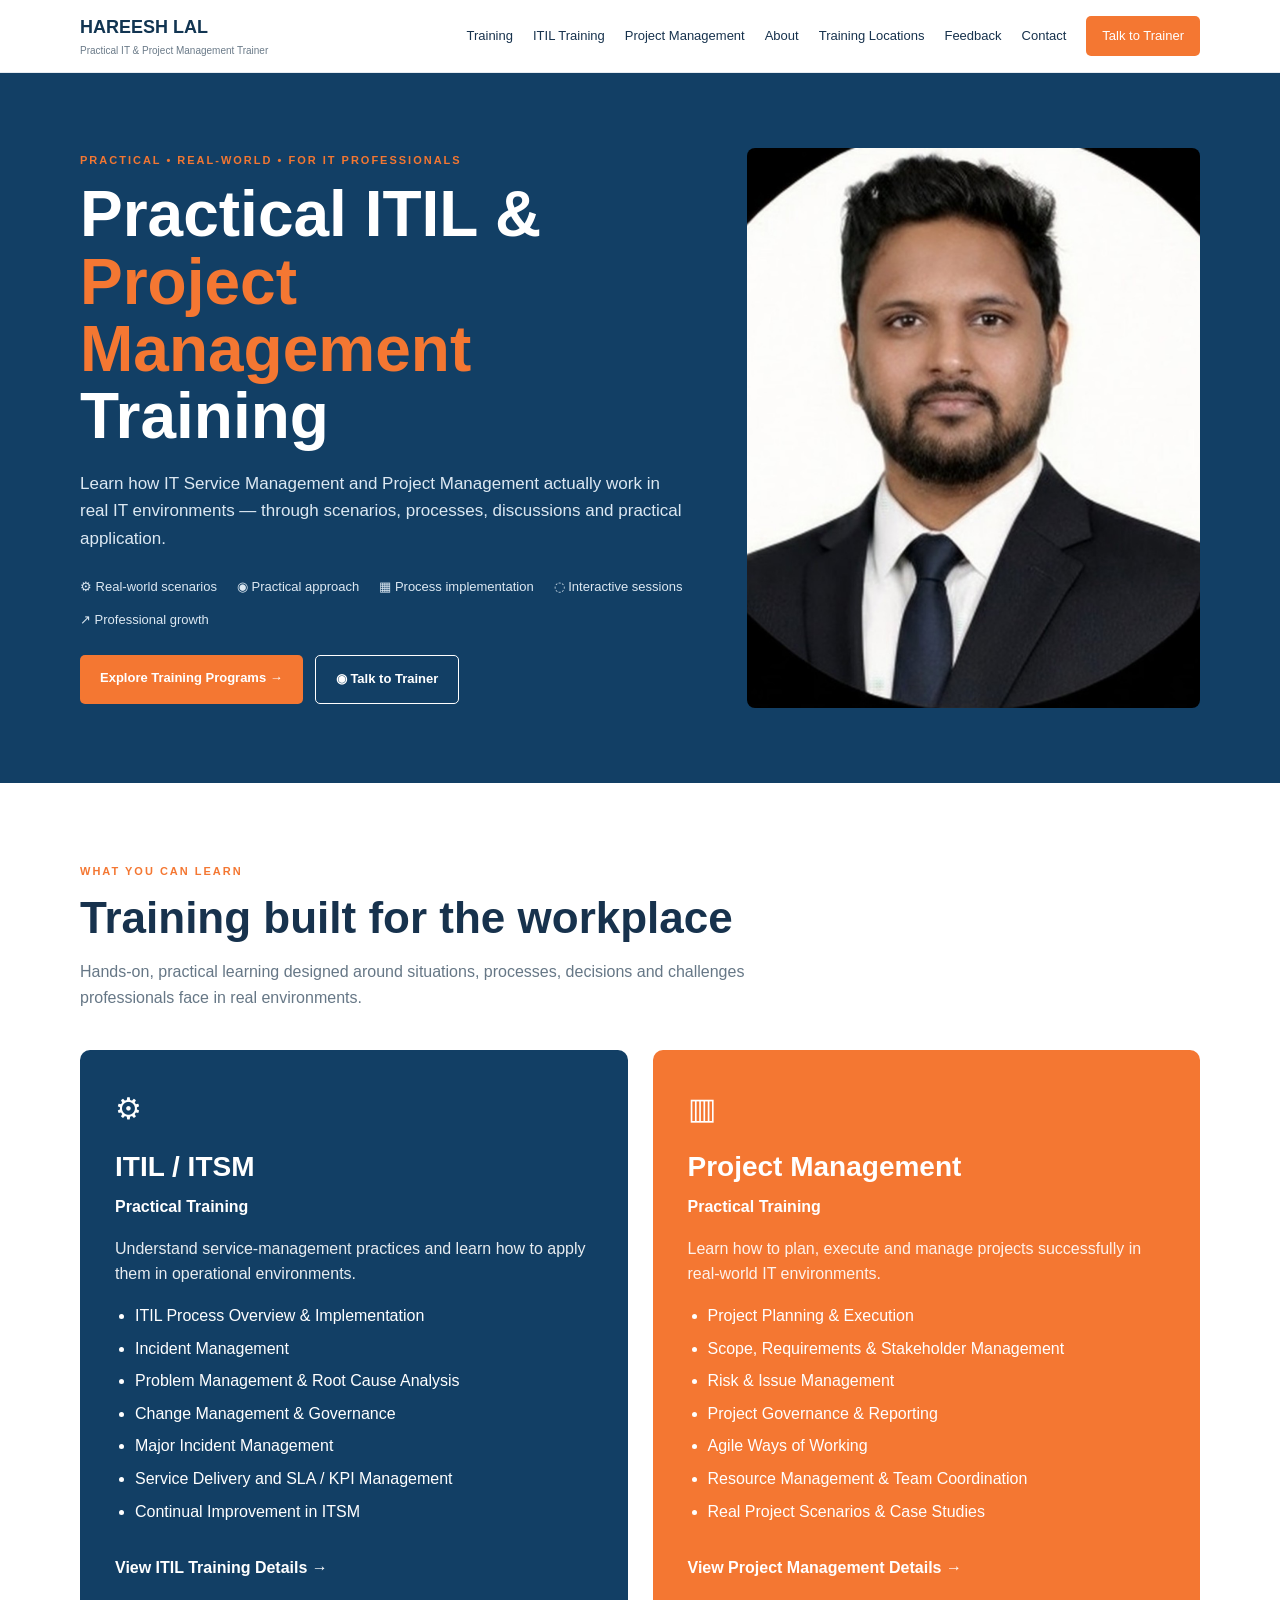
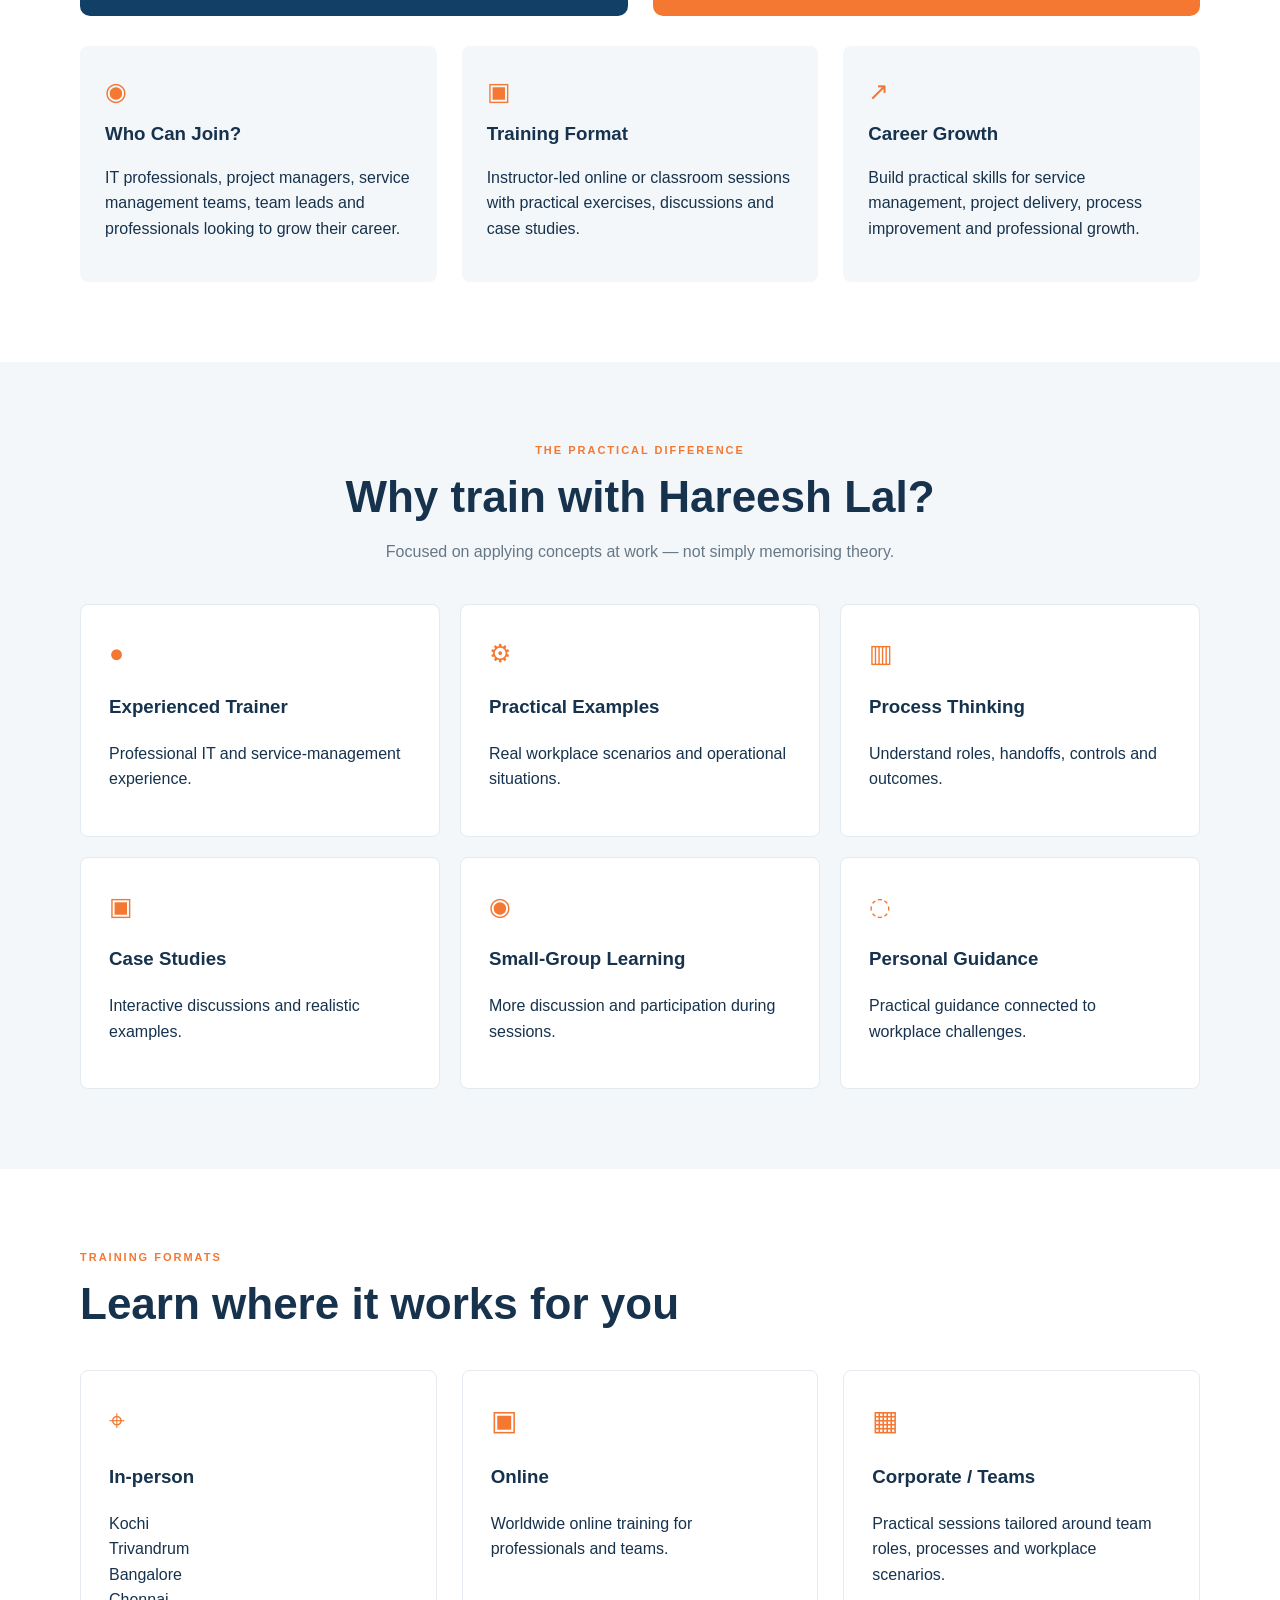
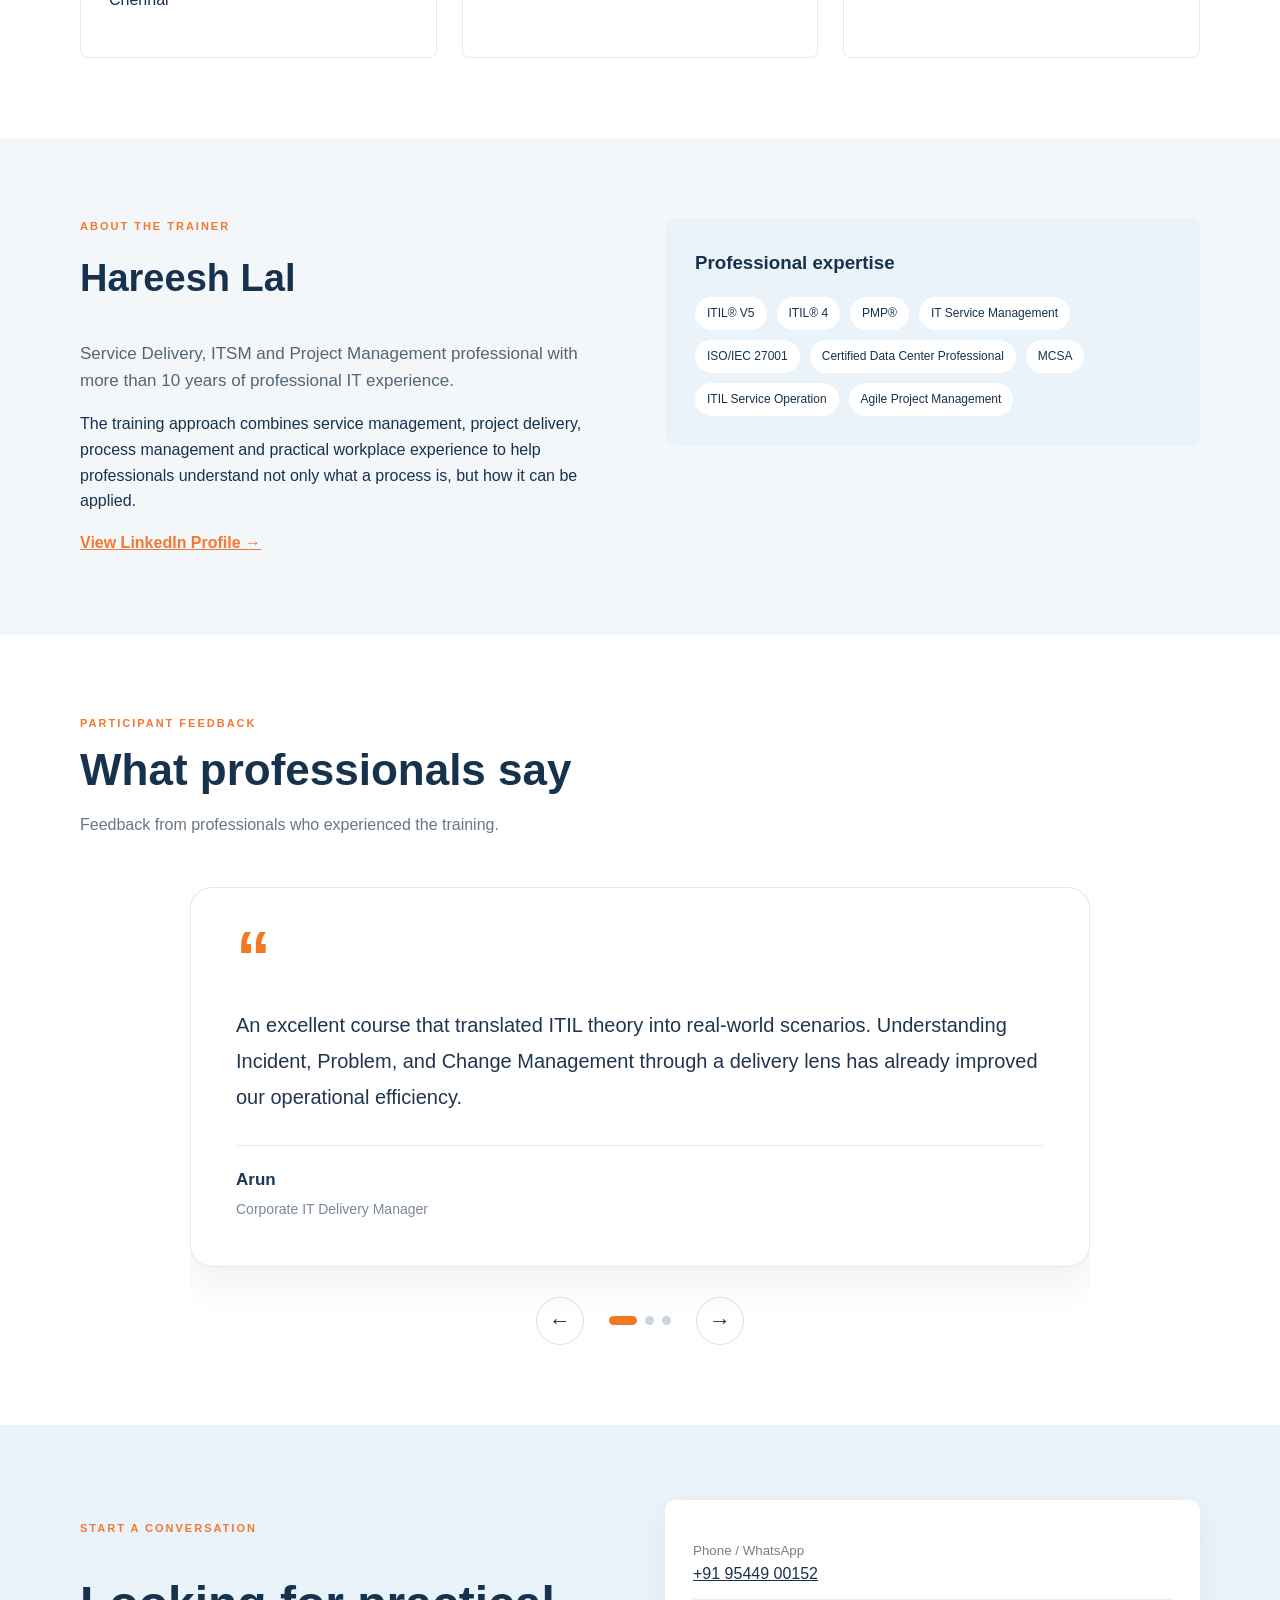
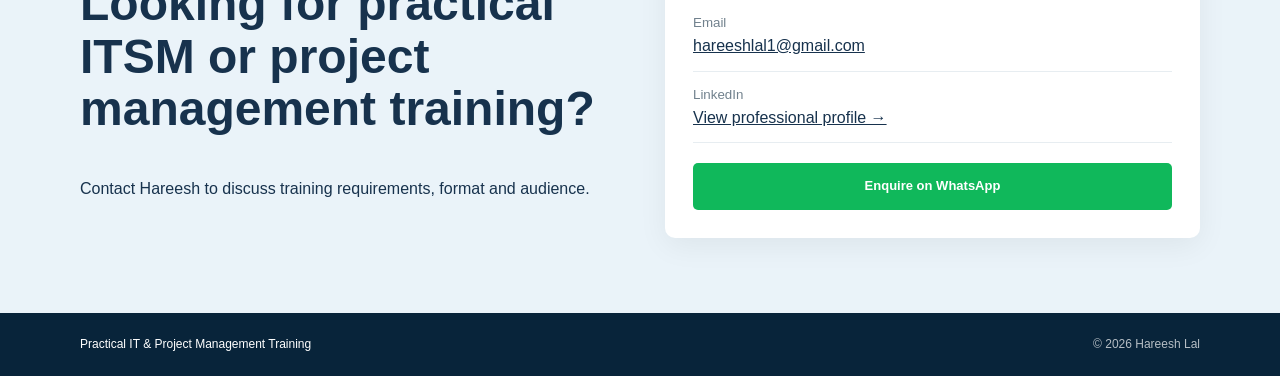
==== commit e971ccdc: "Update job title for training participant" ====
--- a/index.html
+++ b/index.html
@@ -462,7 +462,7 @@
             structured, interactive and focused on real workplace situations.
           </p>
           <div class="person">
-            <strong>IT Professional</strong>
+            <strong>Service delivery manager- Infrastructure and cloud</strong>
             <span>Training Participant</span>
           </div>
         </article>
--- a/style.css
+++ b/style.css
@@ -566,3 +566,156 @@
     margin-top: 5px;
   }
 }
+/* =================================
+   PROFESSIONAL TESTIMONIAL SLIDER
+================================= */
+
+/* =========================================
+   PROFESSIONAL TESTIMONIAL SLIDER
+========================================= */
+
+.testimonial-slider {
+  position: relative;
+  max-width: 900px;
+  margin: 50px auto 0;
+  overflow: hidden;
+}
+
+.testimonial-track {
+  position: relative;
+  min-height: 360px;
+}
+
+.testimonial-slide {
+  display: none;
+  opacity: 0;
+  transform: translateX(40px);
+  transition: opacity 0.5s ease, transform 0.5s ease;
+  background: #ffffff;
+  border: 1px solid #e1e8ee;
+  border-radius: 22px;
+  padding: 45px;
+  box-shadow: 0 15px 40px rgba(20, 50, 80, 0.08);
+}
+
+.testimonial-slide.active {
+  display: block;
+  opacity: 1;
+  transform: translateX(0);
+}
+
+.quote-mark {
+  font-size: 70px;
+  line-height: 0.7;
+  color: #f47721;
+  font-weight: 700;
+  margin-bottom: 25px;
+}
+
+.testimonial-slide p {
+  font-size: 20px;
+  line-height: 1.8;
+  color: #20364d;
+  margin-bottom: 30px;
+}
+
+.person {
+  display: flex;
+  flex-direction: column;
+  gap: 5px;
+  border-top: 1px solid #e5ebf0;
+  padding-top: 20px;
+}
+
+.person strong {
+  font-size: 17px;
+  color: #173957;
+}
+
+.person span {
+  font-size: 14px;
+  color: #7a8997;
+}
+
+.testimonial-controls {
+  display: flex;
+  justify-content: center;
+  align-items: center;
+  gap: 25px;
+  margin-top: 30px;
+}
+
+.testimonial-prev,
+.testimonial-next {
+  width: 48px;
+  height: 48px;
+  border: 1px solid #d8e0e7;
+  border-radius: 50%;
+  background: #ffffff;
+  color: #173957;
+  font-size: 22px;
+  cursor: pointer;
+  transition: all 0.25s ease;
+}
+
+.testimonial-prev:hover,
+.testimonial-next:hover {
+  background: #f47721;
+  color: #ffffff;
+  border-color: #f47721;
+  transform: translateY(-2px);
+}
+
+.testimonial-dots {
+  display: flex;
+  gap: 8px;
+}
+
+.testimonial-dot {
+  width: 9px;
+  height: 9px;
+  padding: 0;
+  border: 0;
+  border-radius: 50%;
+  background: #cbd5df;
+  cursor: pointer;
+}
+
+.testimonial-dot.active {
+  width: 28px;
+  border-radius: 10px;
+  background: #f47721;
+}
+
+
+/* MOBILE */
+
+@media (max-width: 700px) {
+
+  .testimonial-slider {
+    margin-top: 35px;
+  }
+
+  .testimonial-track {
+    min-height: 430px;
+  }
+
+  .testimonial-slide {
+    padding: 30px 24px;
+    border-radius: 18px;
+  }
+
+  .quote-mark {
+    font-size: 55px;
+  }
+
+  .testimonial-slide p {
+    font-size: 17px;
+    line-height: 1.7;
+  }
+
+  .testimonial-controls {
+    margin-top: 20px;
+  }
+
+}
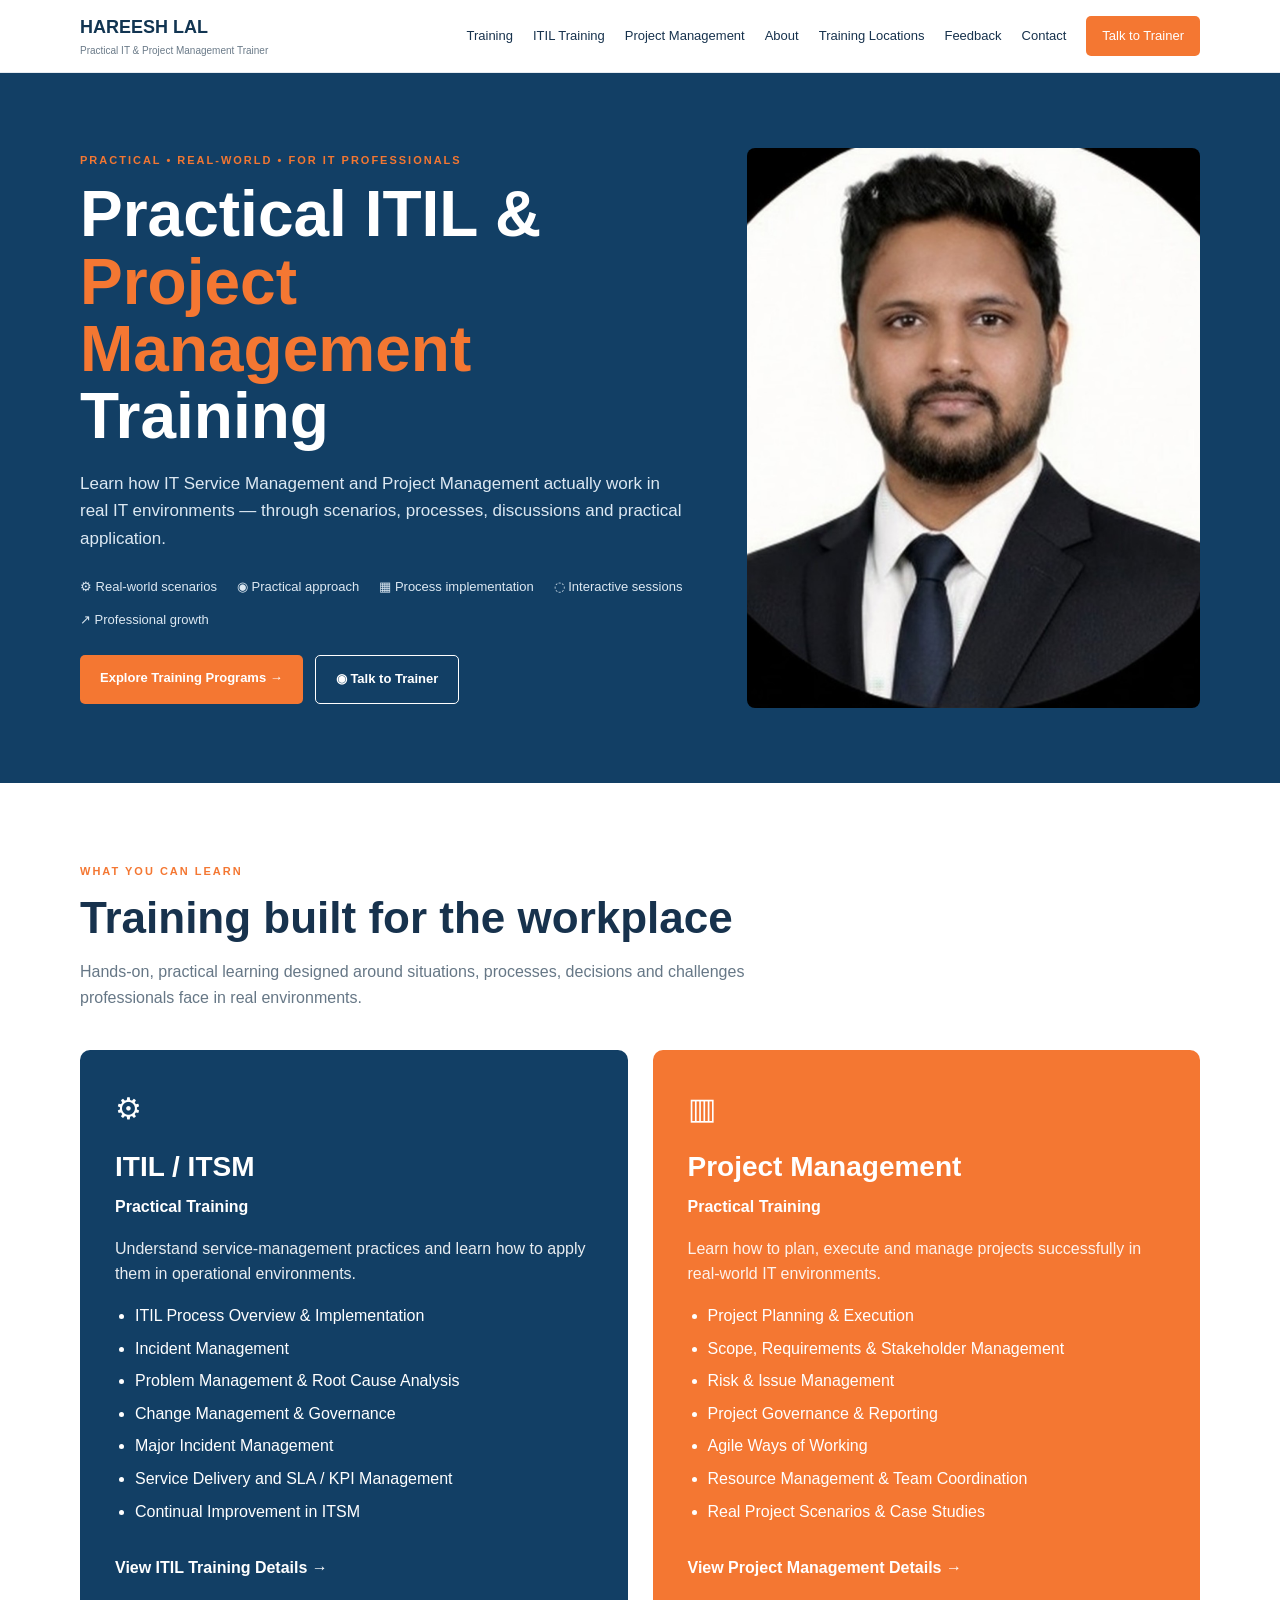
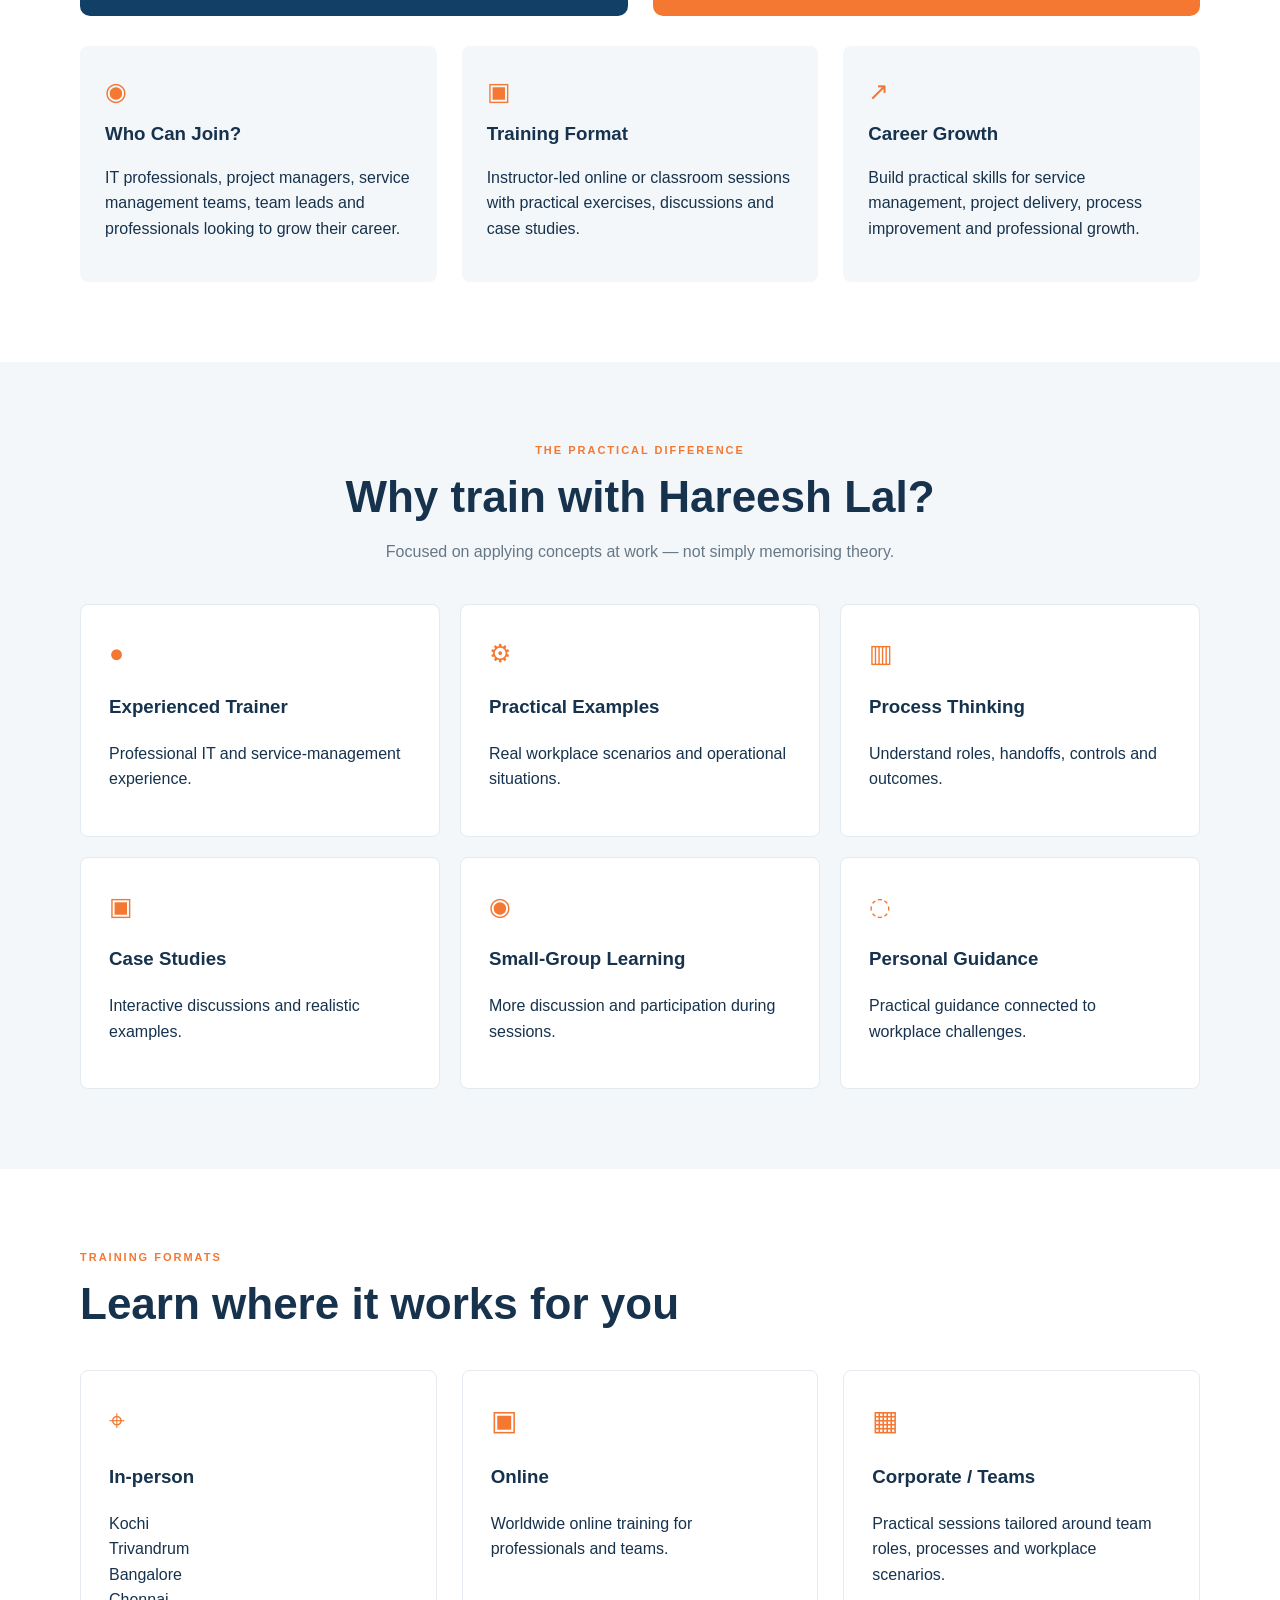
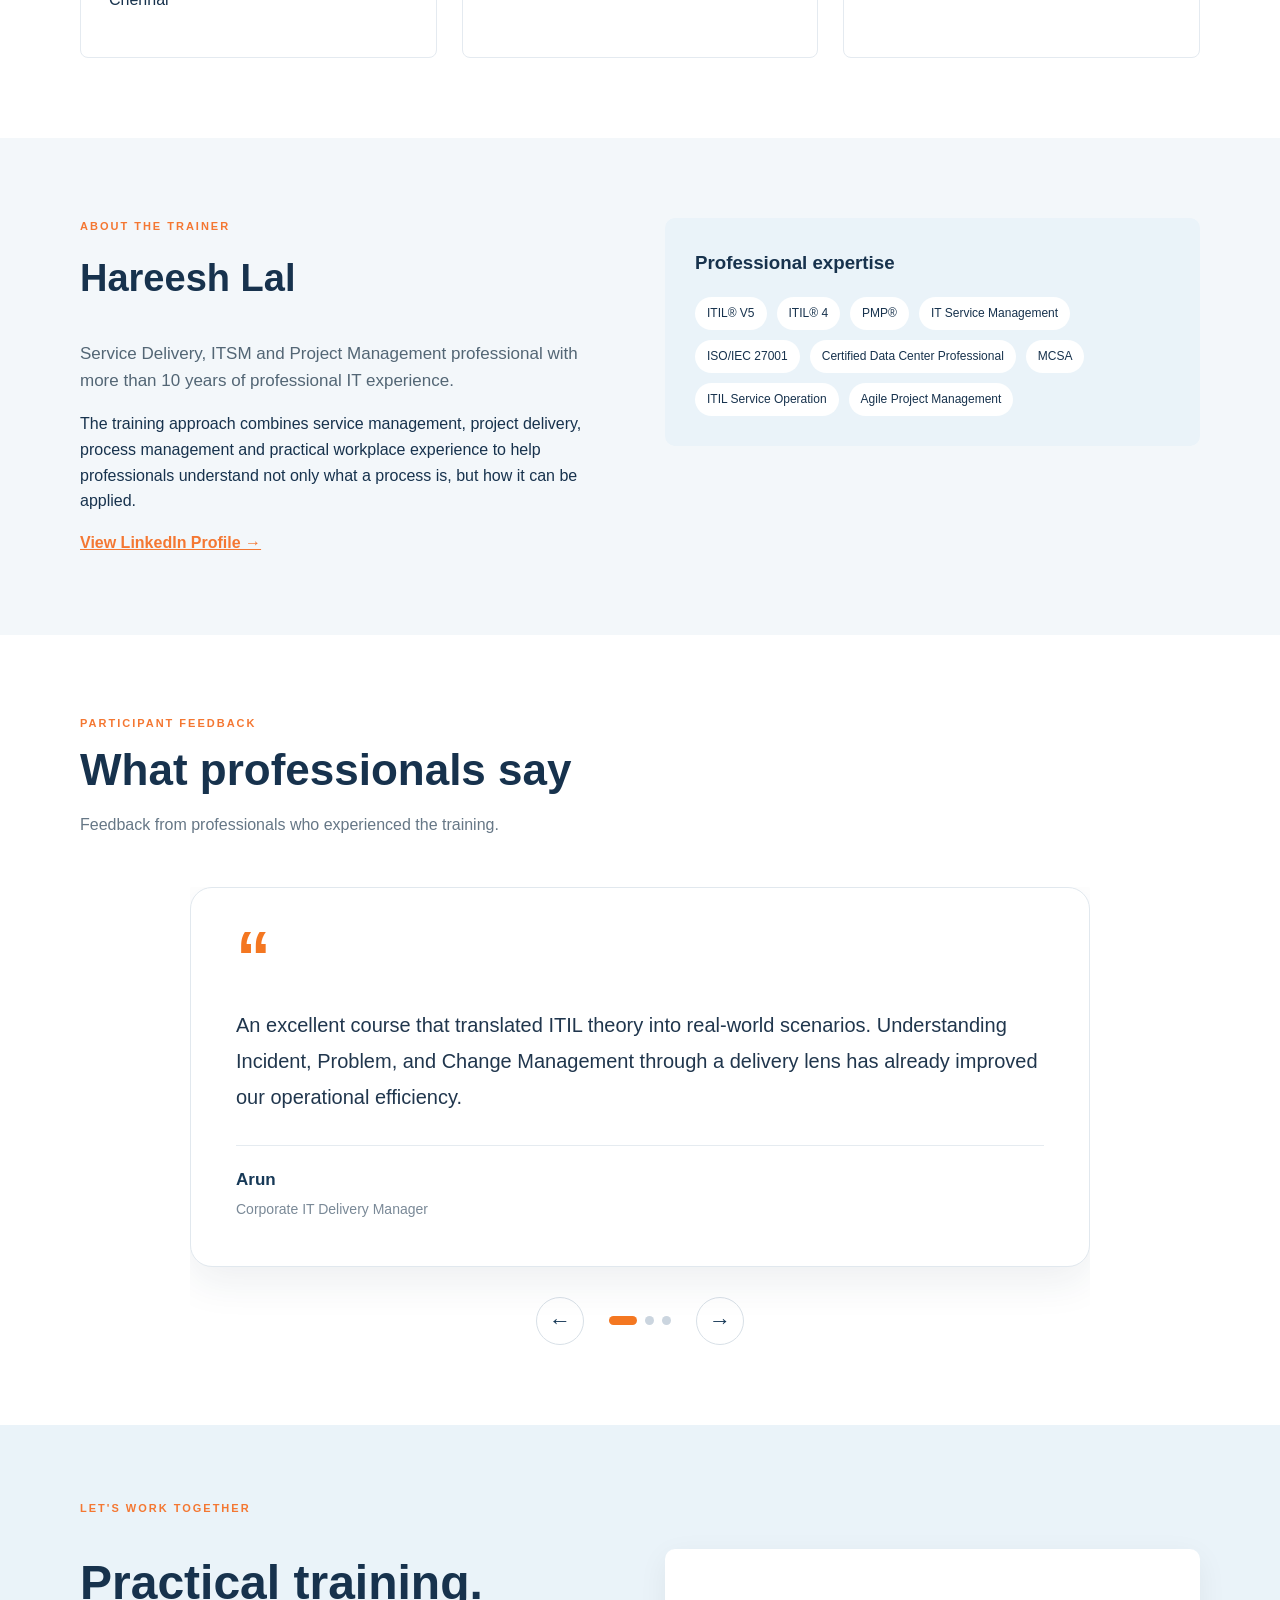
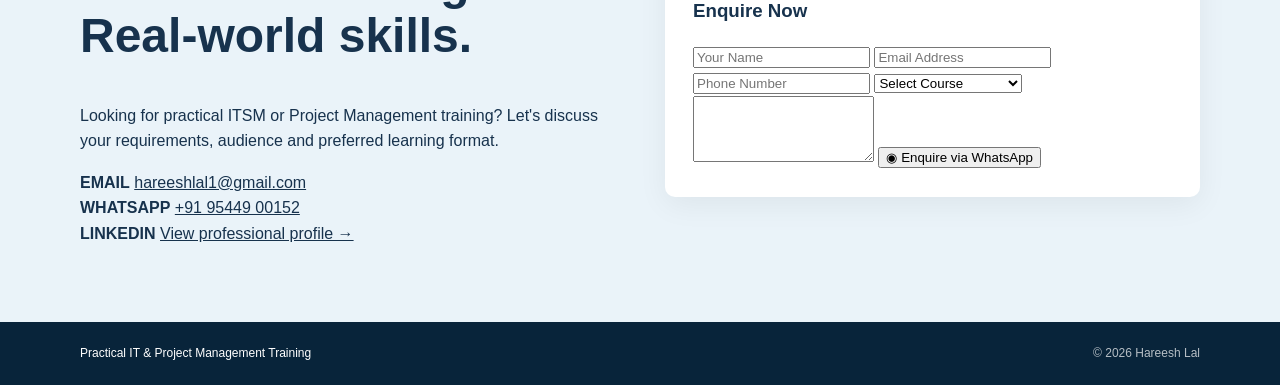
==== commit a6f4d3a3: "Revise contact section layout and details Updated contact section with new content and form." ====
--- a/index.html
+++ b/index.html
@@ -462,8 +462,8 @@
             structured, interactive and focused on real workplace situations.
           </p>
           <div class="person">
-            <strong>Service delivery manager- Infrastructure and cloud</strong>
-            <span>Training Participant</span>
+            <strong>Manohar Prateek</strong>
+            <span>Training Participant-Service delivery manager- Infrastructure and cloud</span>
           </div>
         </article>
 
@@ -491,69 +491,125 @@
 
 
 <!-- ================= CONTACT ================= -->
+<!-- ==================== CONTACT ==================== -->
 
 <section class="contact" id="contact">
 
-  <div class="container contact-grid">
-
-    <div>
-
-      <p class="eyebrow">START A CONVERSATION</p>
-
-      <h2>
-        Looking for practical<br>
-        ITSM or project<br>
-        management training?
-      </h2>
-
-      <p>
-        Contact Hareesh to discuss training requirements,
-        format and audience.
-      </p>
-
-    </div>
-
-
-    <div class="contact-card">
-
-      <div>
-        <small>Phone / WhatsApp</small>
-        <a href="tel:+919544900152">
-          +91 95449 00152
-        </a>
-      </div>
-
-      <div>
-        <small>Email</small>
-        <a href="mailto:hareeshlal1@gmail.com">
-          hareeshlal1@gmail.com
-        </a>
-      </div>
-
-      <div>
-        <small>LinkedIn</small>
-        <a href="https://www.linkedin.com/in/hareesh-lal-993a1a110/"
-           target="_blank"
-           rel="noopener">
-          View professional profile →
-        </a>
-      </div>
-
-      <a class="btn whatsapp"
-         href="https://wa.me/919544900152"
-         target="_blank"
-         rel="noopener">
-        Enquire on WhatsApp
-      </a>
-
-    </div>
-
-  </div>
+    <div class="container contact-grid">
+
+        <!-- LEFT SIDE -->
+        <div class="contact-content">
+
+            <p class="eyebrow">LET'S WORK TOGETHER</p>
+
+            <h2>
+                Practical training.<br>
+                Real-world skills.
+            </h2>
+
+            <p class="contact-intro">
+                Looking for practical ITSM or Project Management
+                training? Let's discuss your requirements, audience
+                and preferred learning format.
+            </p>
+
+            <div class="contact-details">
+
+                <div class="contact-item">
+                    <strong>EMAIL</strong>
+                    <a href="mailto:hareeshlal1@gmail.com">
+                        hareeshlal1@gmail.com
+                    </a>
+                </div>
+
+                <div class="contact-item">
+                    <strong>WHATSAPP</strong>
+                    <a href="https://wa.me/919544900152" target="_blank">
+                        +91 95449 00152
+                    </a>
+                </div>
+
+                <div class="contact-item">
+                    <strong>LINKEDIN</strong>
+                    <a href="#" target="_blank">
+                        View professional profile →
+                    </a>
+                </div>
+
+            </div>
+
+        </div>
+
+
+        <!-- RIGHT SIDE -->
+        <div class="contact-card">
+
+            <h3>Enquire Now</h3>
+
+            <form class="contact-form"
+                  onsubmit="sendWhatsAppEnquiry(event)">
+
+                <input
+                    type="text"
+                    id="enquiryName"
+                    placeholder="Your Name"
+                    required
+                >
+
+                <input
+                    type="email"
+                    id="enquiryEmail"
+                    placeholder="Email Address"
+                    required
+                >
+
+                <input
+                    type="tel"
+                    id="enquiryPhone"
+                    placeholder="Phone Number"
+                    required
+                >
+
+                <select id="enquiryCourse" required>
+                    <option value="">Select Course</option>
+                    <option value="ITSM Training">
+                        ITSM Training
+                    </option>
+                    <option value="Service Management">
+                        Service Management
+                    </option>
+                    <option value="Project Management">
+                        Project Management
+                    </option>
+                    <option value="PMP Training">
+                        PMP Training
+                    </option>
+                    <option value="ITIL Training">
+                        ITIL Training
+                    </option>
+                    <option value="Corporate Training">
+                        Corporate Training
+                    </option>
+                </select>
+
+                <textarea
+                    id="enquiryMessage"
+                    rows="4"
+                    placeholder="Tell us about your training requirement">
+                </textarea>
+
+                <button type="submit" class="whatsapp-btn">
+                    <span>◉</span>
+                    Enquire via WhatsApp
+                </button>
+
+            </form>
+
+        </div>
+
+    </div>
 
 </section>
-
-</main>
-
 
 <footer>
 
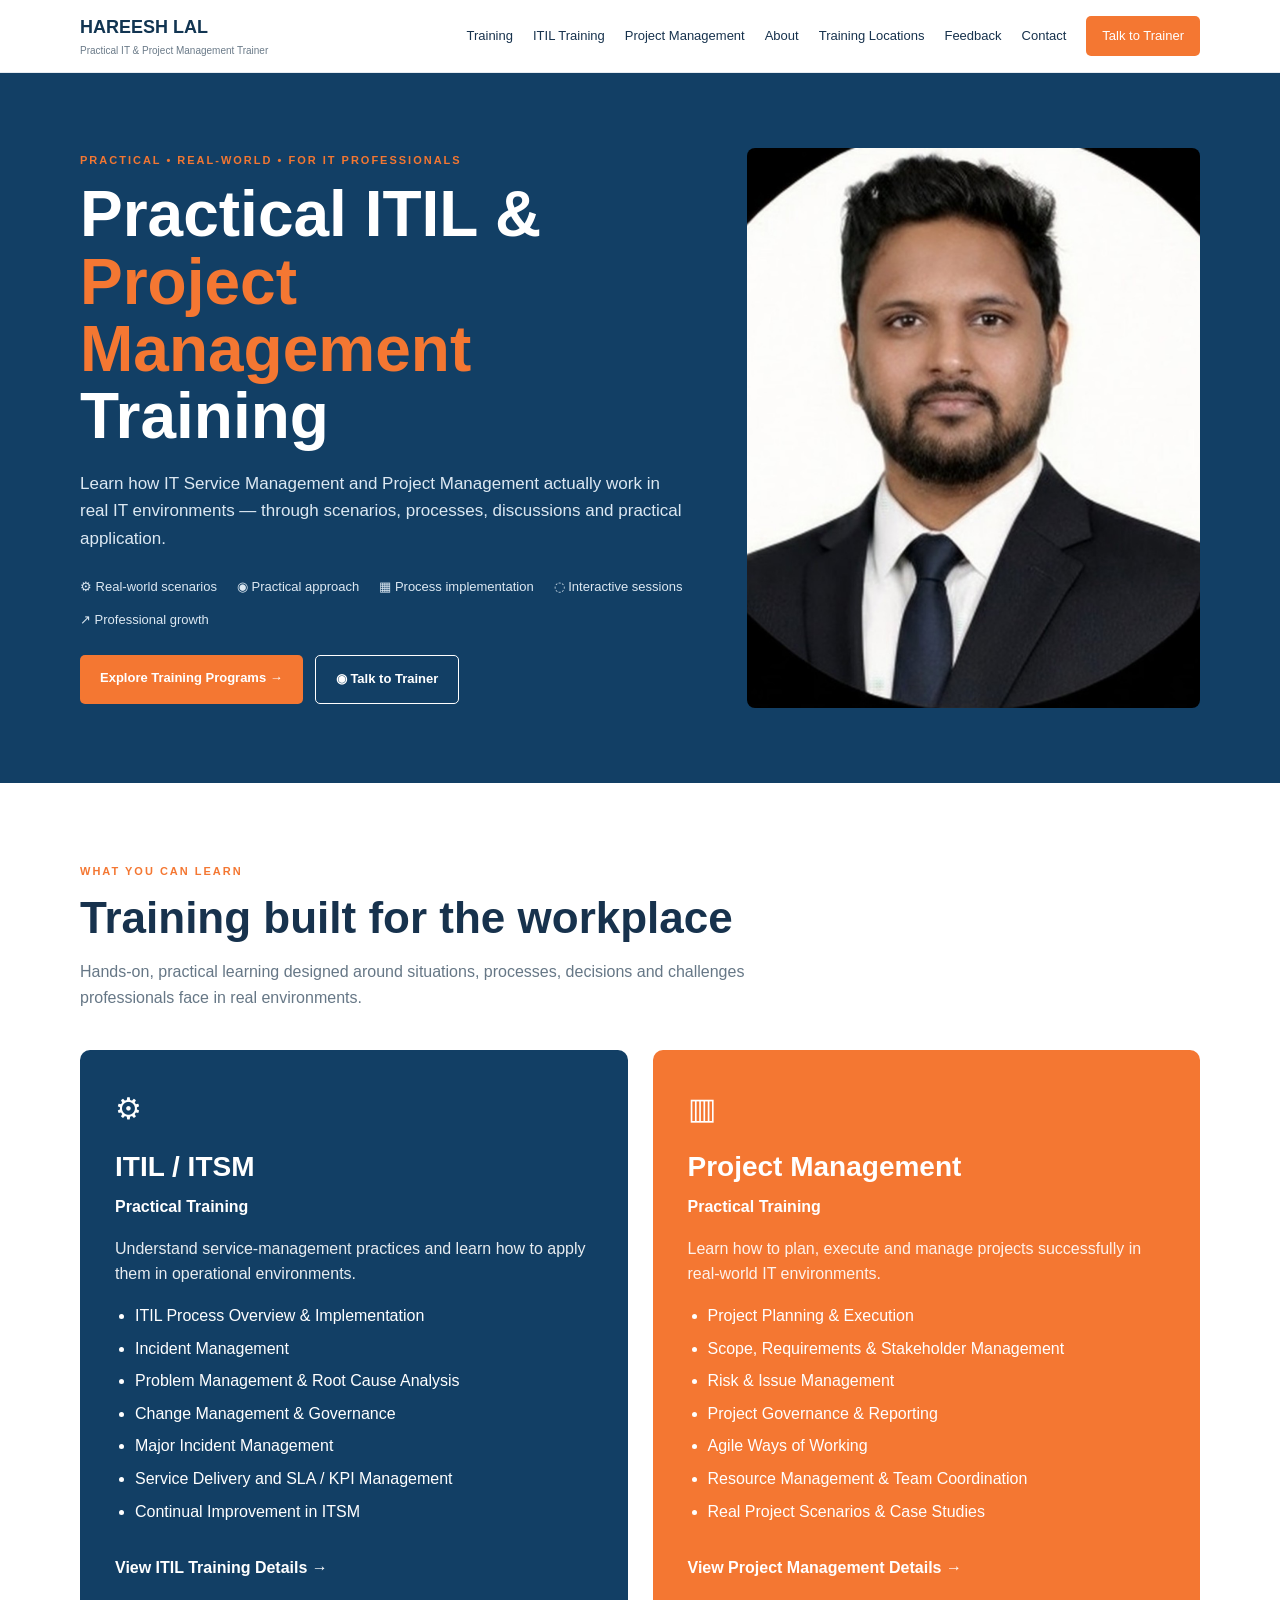
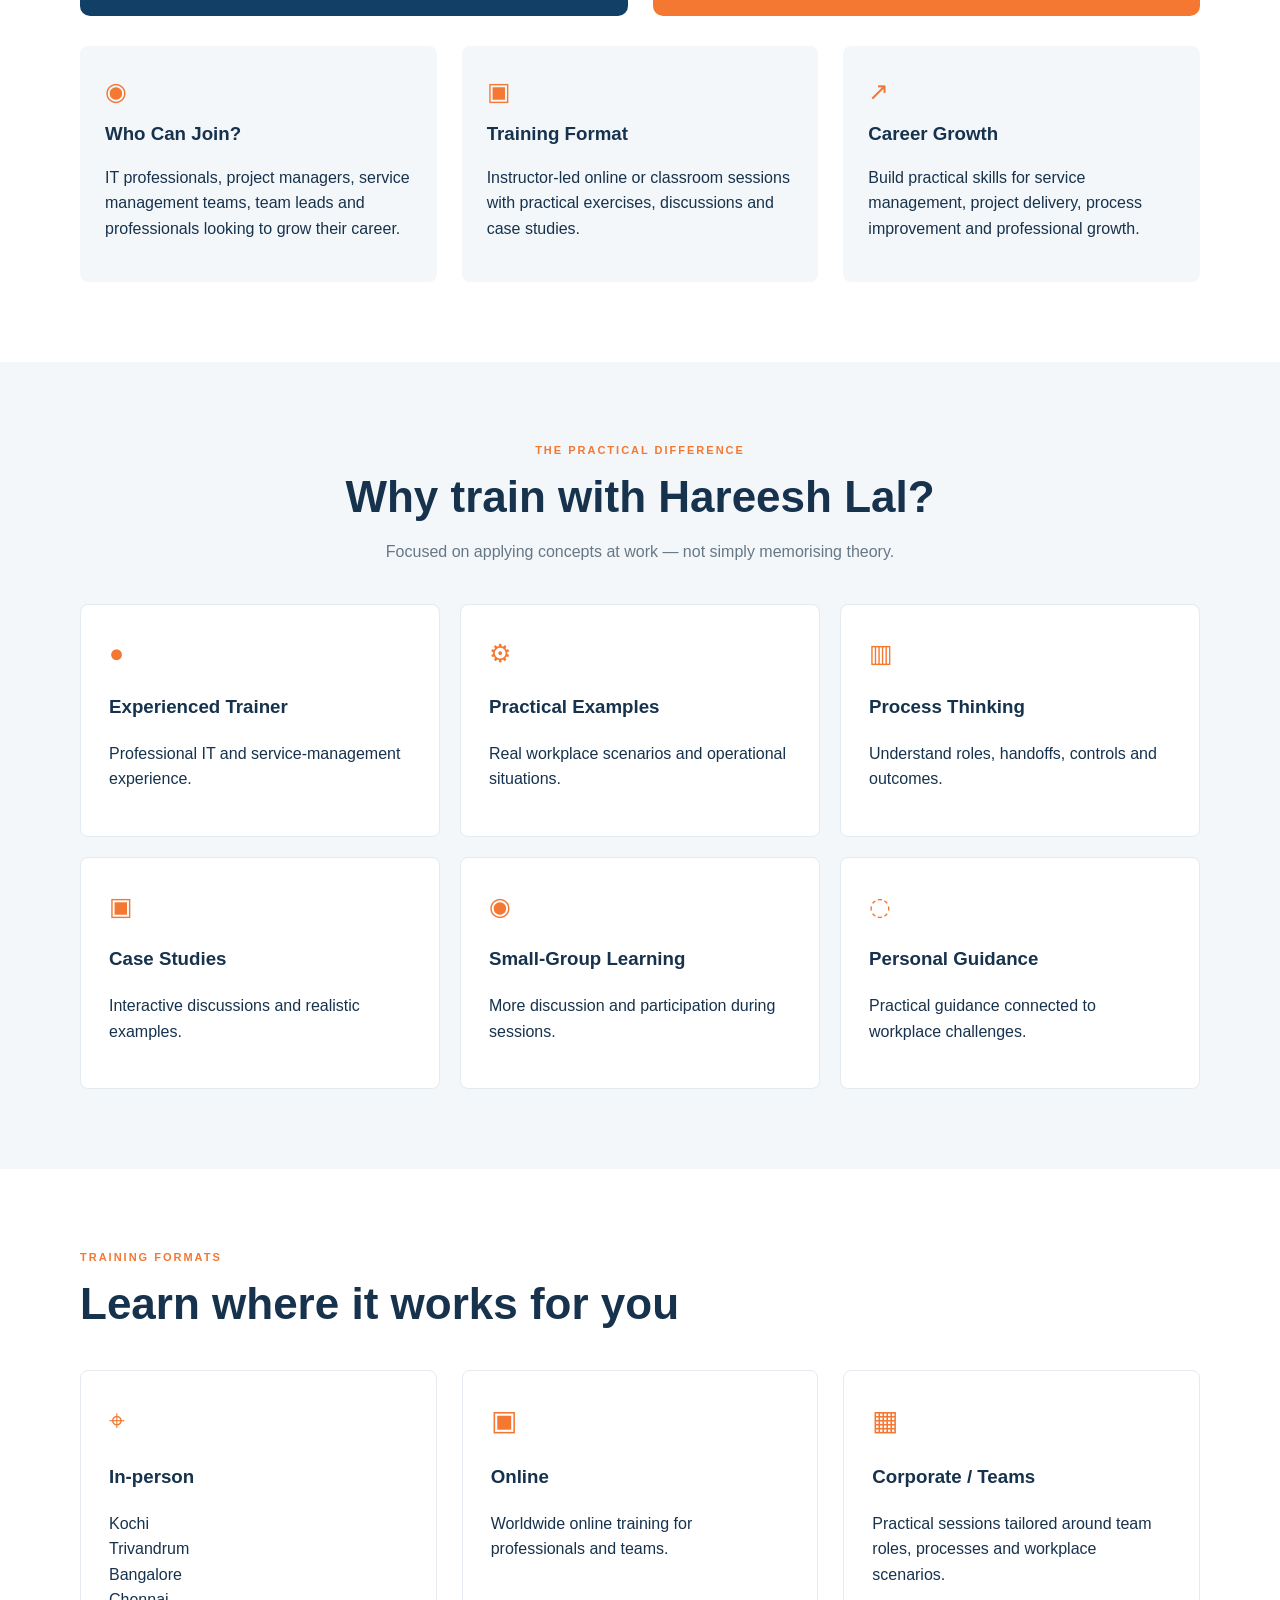
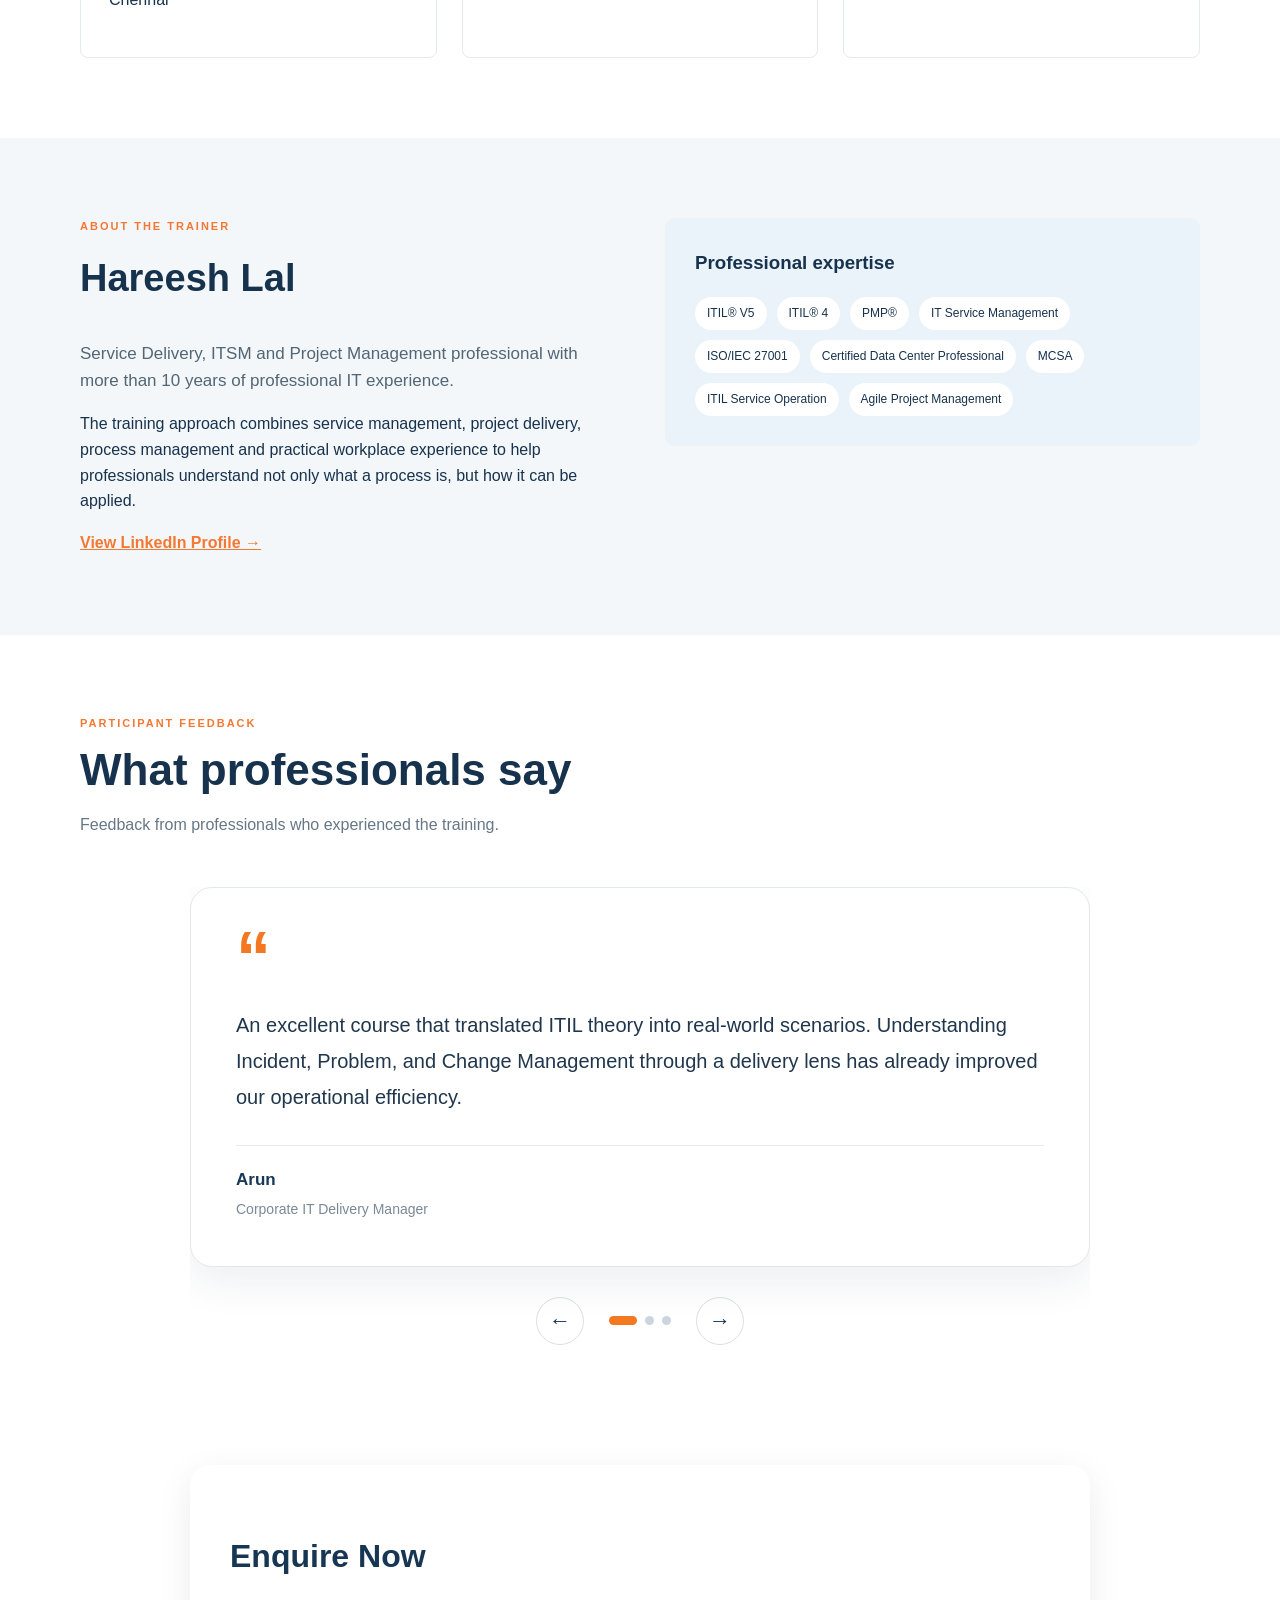
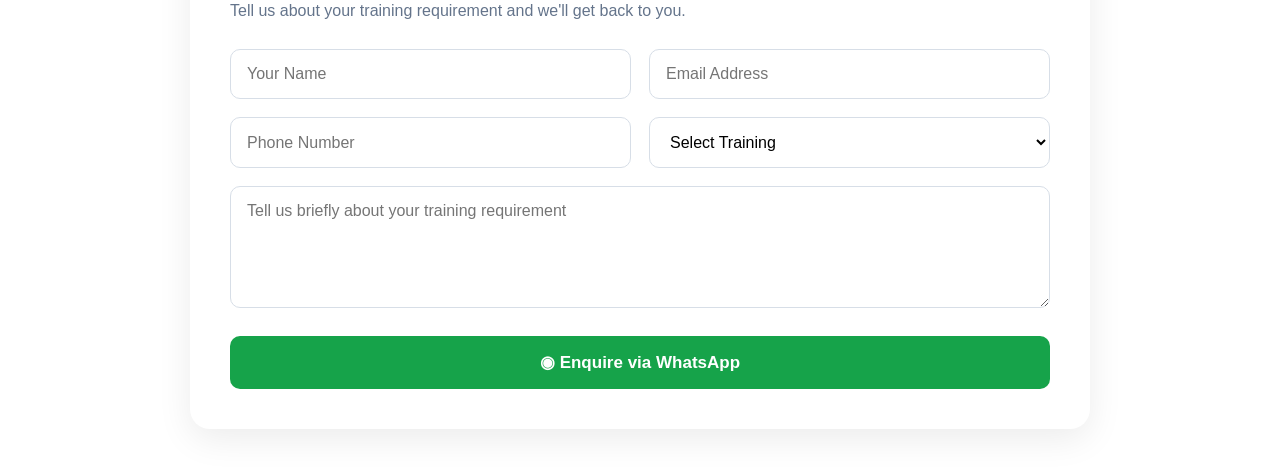
==== commit 483faf2d: "Refactor contact section with new enquiry form" ====
--- a/index.html
+++ b/index.html
@@ -491,135 +491,45 @@
 
 
 <!-- ================= CONTACT ================= -->
-<!-- ==================== CONTACT ==================== -->
-
-<section class="contact" id="contact">
-
-    <div class="container contact-grid">
-
-        <!-- LEFT SIDE -->
-        <div class="contact-content">
-
-            <p class="eyebrow">LET'S WORK TOGETHER</p>
-
-            <h2>
-                Practical training.<br>
-                Real-world skills.
-            </h2>
-
-            <p class="contact-intro">
-                Looking for practical ITSM or Project Management
-                training? Let's discuss your requirements, audience
-                and preferred learning format.
-            </p>
-
-            <div class="contact-details">
-
-                <div class="contact-item">
-                    <strong>EMAIL</strong>
-                    <a href="mailto:hareeshlal1@gmail.com">
-                        hareeshlal1@gmail.com
-                    </a>
-                </div>
-
-                <div class="contact-item">
-                    <strong>WHATSAPP</strong>
-                    <a href="https://wa.me/919544900152" target="_blank">
-                        +91 95449 00152
-                    </a>
-                </div>
-
-                <div class="contact-item">
-                    <strong>LINKEDIN</strong>
-                    <a href="#" target="_blank">
-                        View professional profile →
-                    </a>
-                </div>
-
-            </div>
-
+
+<div class="enquiry-card">
+    <h2>Enquire Now</h2>
+    <p class="enquiry-subtitle">
+        Tell us about your training requirement and we'll get back to you.
+    </p>
+
+    <form id="whatsappForm">
+
+        <div class="form-row">
+            <input type="text" id="name" placeholder="Your Name" required>
+
+            <input type="email" id="email" placeholder="Email Address" required>
         </div>
 
-
-        <!-- RIGHT SIDE -->
-        <div class="contact-card">
-
-            <h3>Enquire Now</h3>
-
-            <form class="contact-form"
-                  onsubmit="sendWhatsAppEnquiry(event)">
-
-                <input
-                    type="text"
-                    id="enquiryName"
-                    placeholder="Your Name"
-                    required
-                >
-
-                <input
-                    type="email"
-                    id="enquiryEmail"
-                    placeholder="Email Address"
-                    required
-                >
-
-                <input
-                    type="tel"
-                    id="enquiryPhone"
-                    placeholder="Phone Number"
-                    required
-                >
-
-                <select id="enquiryCourse" required>
-                    <option value="">Select Course</option>
-                    <option value="ITSM Training">
-                        ITSM Training
-                    </option>
-                    <option value="Service Management">
-                        Service Management
-                    </option>
-                    <option value="Project Management">
-                        Project Management
-                    </option>
-                    <option value="PMP Training">
-                        PMP Training
-                    </option>
-                    <option value="ITIL Training">
-                        ITIL Training
-                    </option>
-                    <option value="Corporate Training">
-                        Corporate Training
-                    </option>
-                </select>
-
-                <textarea
-                    id="enquiryMessage"
-                    rows="4"
-                    placeholder="Tell us about your training requirement">
-                </textarea>
-
-                <button type="submit" class="whatsapp-btn">
-                    <span>◉</span>
-                    Enquire via WhatsApp
-                </button>
-
-            </form>
-
+        <div class="form-row">
+            <input type="tel" id="phone" placeholder="Phone Number">
+
+            <select id="course" required>
+                <option value="">Select Training</option>
+                <option value="ITIL / ITSM Training">ITIL / ITSM Training</option>
+                <option value="Project Management Training">Project Management Training</option>
+                <option value="PMP Training">PMP Training</option>
+                <option value="Corporate Training">Corporate Training</option>
+                <option value="Other">Other</option>
+            </select>
         </div>
 
-    </div>
-
-</section>
-
-<footer>
-
-  <div class="container">
-    Practical IT & Project Management Training
-    <span>© 2026 Hareesh Lal</span>
-  </div>
-
-</footer>
-
+        <textarea
+            id="message"
+            placeholder="Tell us briefly about your training requirement"
+            rows="5"></textarea>
+
+        <button type="submit" class="whatsapp-btn">
+            <span>◉</span> Enquire via WhatsApp
+        </button>
+
+    </form>
+</div>
 
 <script src="script.js"></script>
 
--- a/style.css
+++ b/style.css
@@ -719,3 +719,277 @@
   }
 
 }
+/* =========================================
+   PROFESSIONAL CONTACT SECTION - FIX
+   ========================================= */
+
+section.contact {
+    padding: 80px 20px;
+    background: #f1f7fc;
+}
+
+section.contact .contact-grid {
+    max-width: 1150px;
+    margin: 0 auto;
+    display: grid;
+    grid-template-columns: 1fr 1fr;
+    gap: 60px;
+    align-items: center;
+}
+
+/* LEFT CONTENT */
+
+section.contact .eyebrow {
+    color: #e87532;
+    font-size: 14px;
+    font-weight: 700;
+    letter-spacing: 2px;
+    margin-bottom: 18px;
+}
+
+section.contact h2 {
+    color: #102f4b;
+    font-size: 44px;
+    line-height: 1.15;
+    margin: 0 0 24px;
+}
+
+section.contact .contact-intro {
+    color: #536779;
+    font-size: 17px;
+    line-height: 1.7;
+    max-width: 540px;
+}
+
+section.contact .contact-details {
+    margin-top: 30px;
+}
+
+section.contact .contact-item {
+    padding: 14px 0;
+    border-bottom: 1px solid #d7e1e9;
+}
+
+section.contact .contact-item strong {
+    display: block;
+    color: #102f4b;
+    font-size: 13px;
+    letter-spacing: 1px;
+    margin-bottom: 5px;
+}
+
+section.contact .contact-item a {
+    color: #24577d;
+    text-decoration: none;
+    font-size: 16px;
+}
+
+/* RIGHT CARD */
+
+section.contact .contact-card {
+    background: #ffffff;
+    padding: 38px;
+    border-radius: 18px;
+    box-shadow: 0 12px 35px rgba(16, 47, 75, 0.10);
+}
+
+section.contact .contact-card h3 {
+    color: #102f4b;
+    font-size: 30px;
+    margin: 0 0 25px;
+}
+
+/* FORM */
+
+section.contact .contact-form {
+    display: flex !important;
+    flex-direction: column !important;
+    gap: 14px !important;
+    width: 100%;
+}
+
+section.contact .contact-form input,
+section.contact .contact-form select,
+section.contact .contact-form textarea {
+    display: block !important;
+    width: 100% !important;
+    max-width: 100% !important;
+    min-width: 0 !important;
+    box-sizing: border-box !important;
+
+    padding: 14px 15px !important;
+
+    border: 1px solid #d4dde5 !important;
+    border-radius: 8px !important;
+
+    background: #ffffff !important;
+    color: #253b4d !important;
+
+    font-family: inherit !important;
+    font-size: 15px !important;
+}
+
+section.contact .contact-form textarea {
+    min-height: 110px;
+    resize: vertical;
+}
+
+section.contact .contact-form input:focus,
+section.contact .contact-form select:focus,
+section.contact .contact-form textarea:focus {
+    outline: none;
+    border-color: #24577d !important;
+    box-shadow: 0 0 0 3px rgba(36, 87, 125, 0.10);
+}
+
+/* WHATSAPP BUTTON */
+
+section.contact .whatsapp-btn {
+    display: block !important;
+    width: 100% !important;
+    box-sizing: border-box !important;
+
+    padding: 15px 20px !important;
+
+    border: none !important;
+    border-radius: 8px !important;
+
+    background: #16b957 !important;
+    color: #ffffff !important;
+
+    font-size: 16px !important;
+    font-weight: 700 !important;
+
+    cursor: pointer;
+    text-align: center;
+}
+
+section.contact .whatsapp-btn:hover {
+    opacity: 0.9;
+}
+
+
+/* =========================================
+   MOBILE
+   ========================================= */
+
+@media (max-width: 768px) {
+
+    section.contact {
+        padding: 60px 18px;
+    }
+
+    section.contact .contact-grid {
+        display: flex;
+        flex-direction: column;
+        gap: 35px;
+        width: 100%;
+    }
+
+    section.contact h2 {
+        font-size: 34px;
+    }
+
+    section.contact .contact-intro {
+        font-size: 16px;
+    }
+
+    section.contact .contact-card {
+        width: 100%;
+        box-sizing: border-box;
+        padding: 28px 24px;
+    }
+
+    section.contact .contact-card h3 {
+        font-size: 27px;
+    }
+
+}
+.enquiry-card {
+    background: #ffffff;
+    border-radius: 20px;
+    padding: 40px;
+    max-width: 900px;
+    margin: 40px auto;
+    box-shadow: 0 10px 35px rgba(0, 0, 0, 0.08);
+}
+
+.enquiry-card h2 {
+    font-size: 32px;
+    margin-bottom: 8px;
+    color: #163653;
+}
+
+.enquiry-subtitle {
+    color: #64748b;
+    margin-bottom: 25px;
+}
+
+.form-row {
+    display: grid;
+    grid-template-columns: 1fr 1fr;
+    gap: 18px;
+    margin-bottom: 18px;
+}
+
+.enquiry-card input,
+.enquiry-card select,
+.enquiry-card textarea {
+    width: 100%;
+    box-sizing: border-box;
+    padding: 15px 16px;
+    border: 1px solid #d7dee7;
+    border-radius: 10px;
+    font-size: 16px;
+    font-family: inherit;
+    background: #ffffff;
+    outline: none;
+}
+
+.enquiry-card input:focus,
+.enquiry-card select:focus,
+.enquiry-card textarea:focus {
+    border-color: #1683d8;
+    box-shadow: 0 0 0 3px rgba(22, 131, 216, 0.10);
+}
+
+.enquiry-card textarea {
+    resize: vertical;
+    min-height: 120px;
+    margin-bottom: 20px;
+}
+
+.whatsapp-btn {
+    width: 100%;
+    padding: 16px 20px;
+    border: none;
+    border-radius: 10px;
+    background: #16a34a;
+    color: white;
+    font-size: 17px;
+    font-weight: 600;
+    cursor: pointer;
+    transition: 0.2s;
+}
+
+.whatsapp-btn:hover {
+    transform: translateY(-1px);
+    opacity: 0.92;
+}
+
+@media (max-width: 700px) {
+
+    .enquiry-card {
+        padding: 25px 20px;
+        margin: 25px 15px;
+    }
+
+    .form-row {
+        grid-template-columns: 1fr;
+        gap: 15px;
+    }
+
+    .enquiry-card h2 {
+        font-size: 28px;
+    }
+}
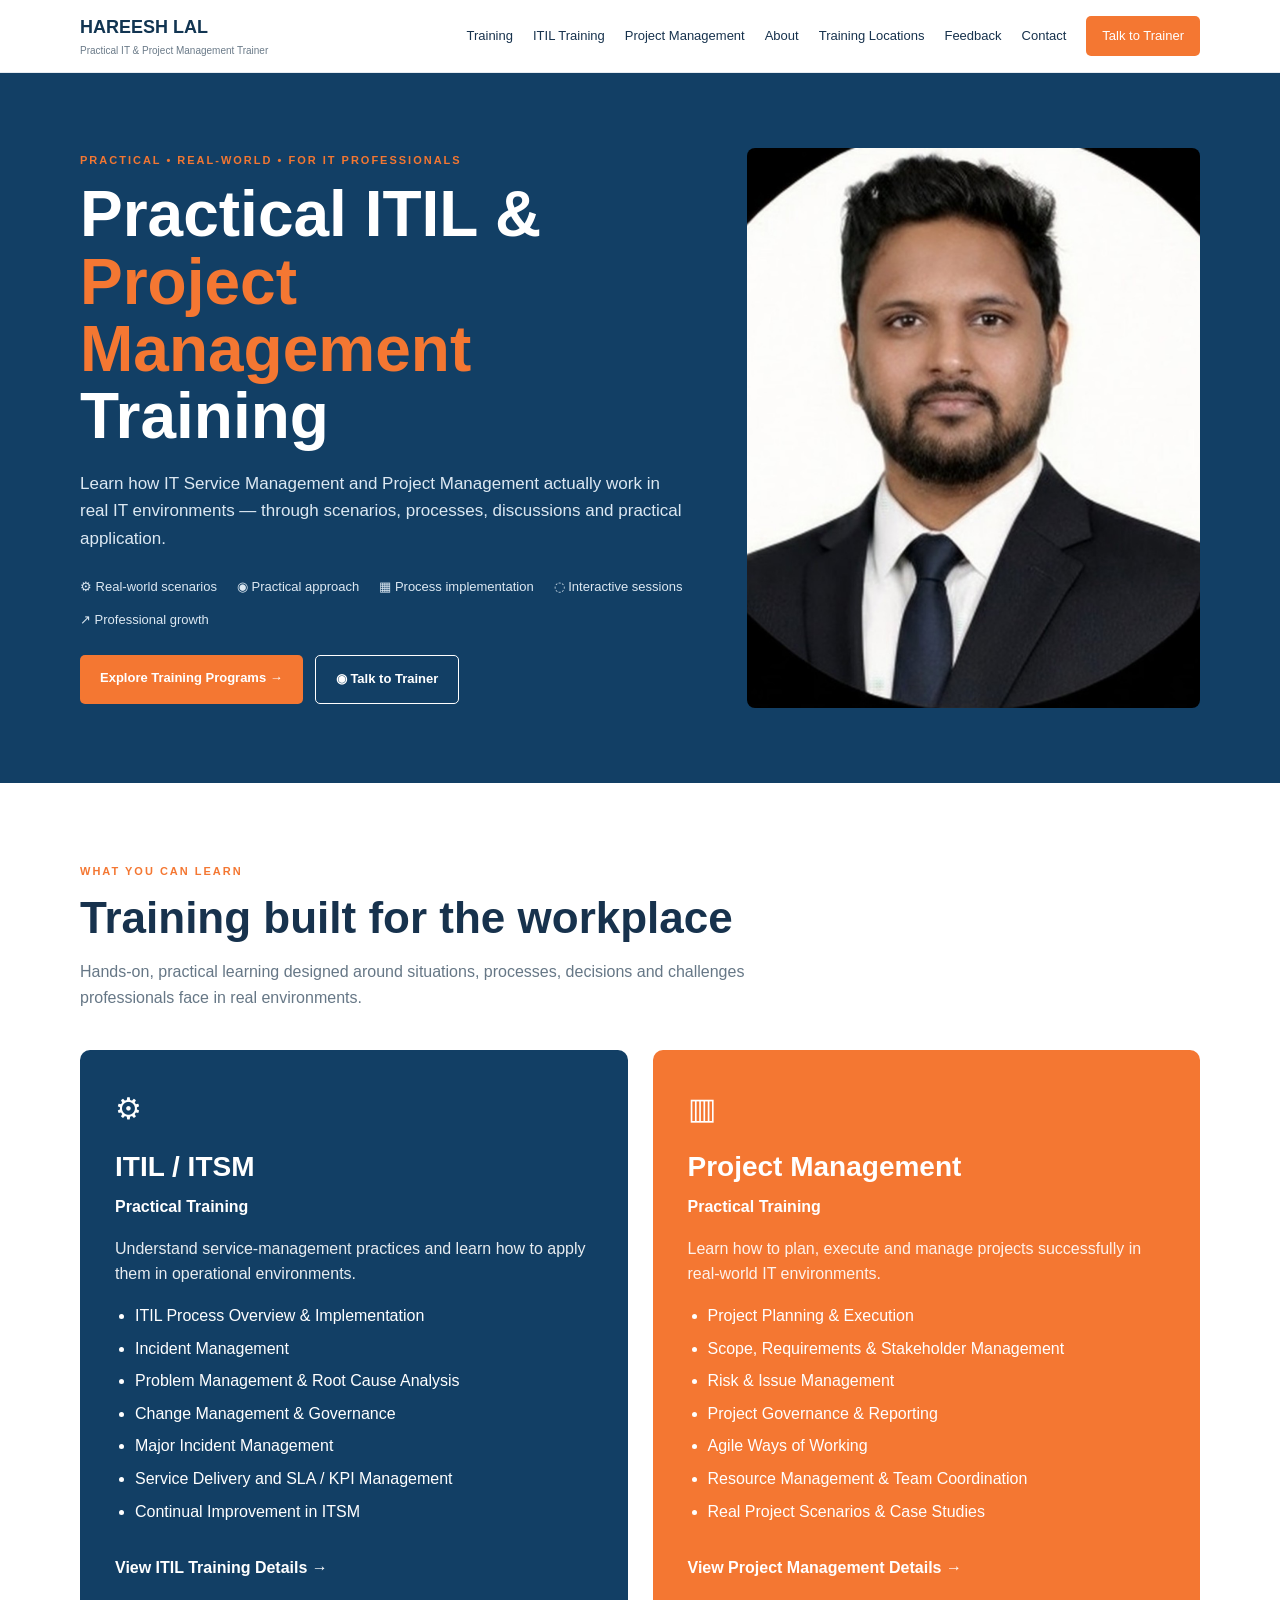
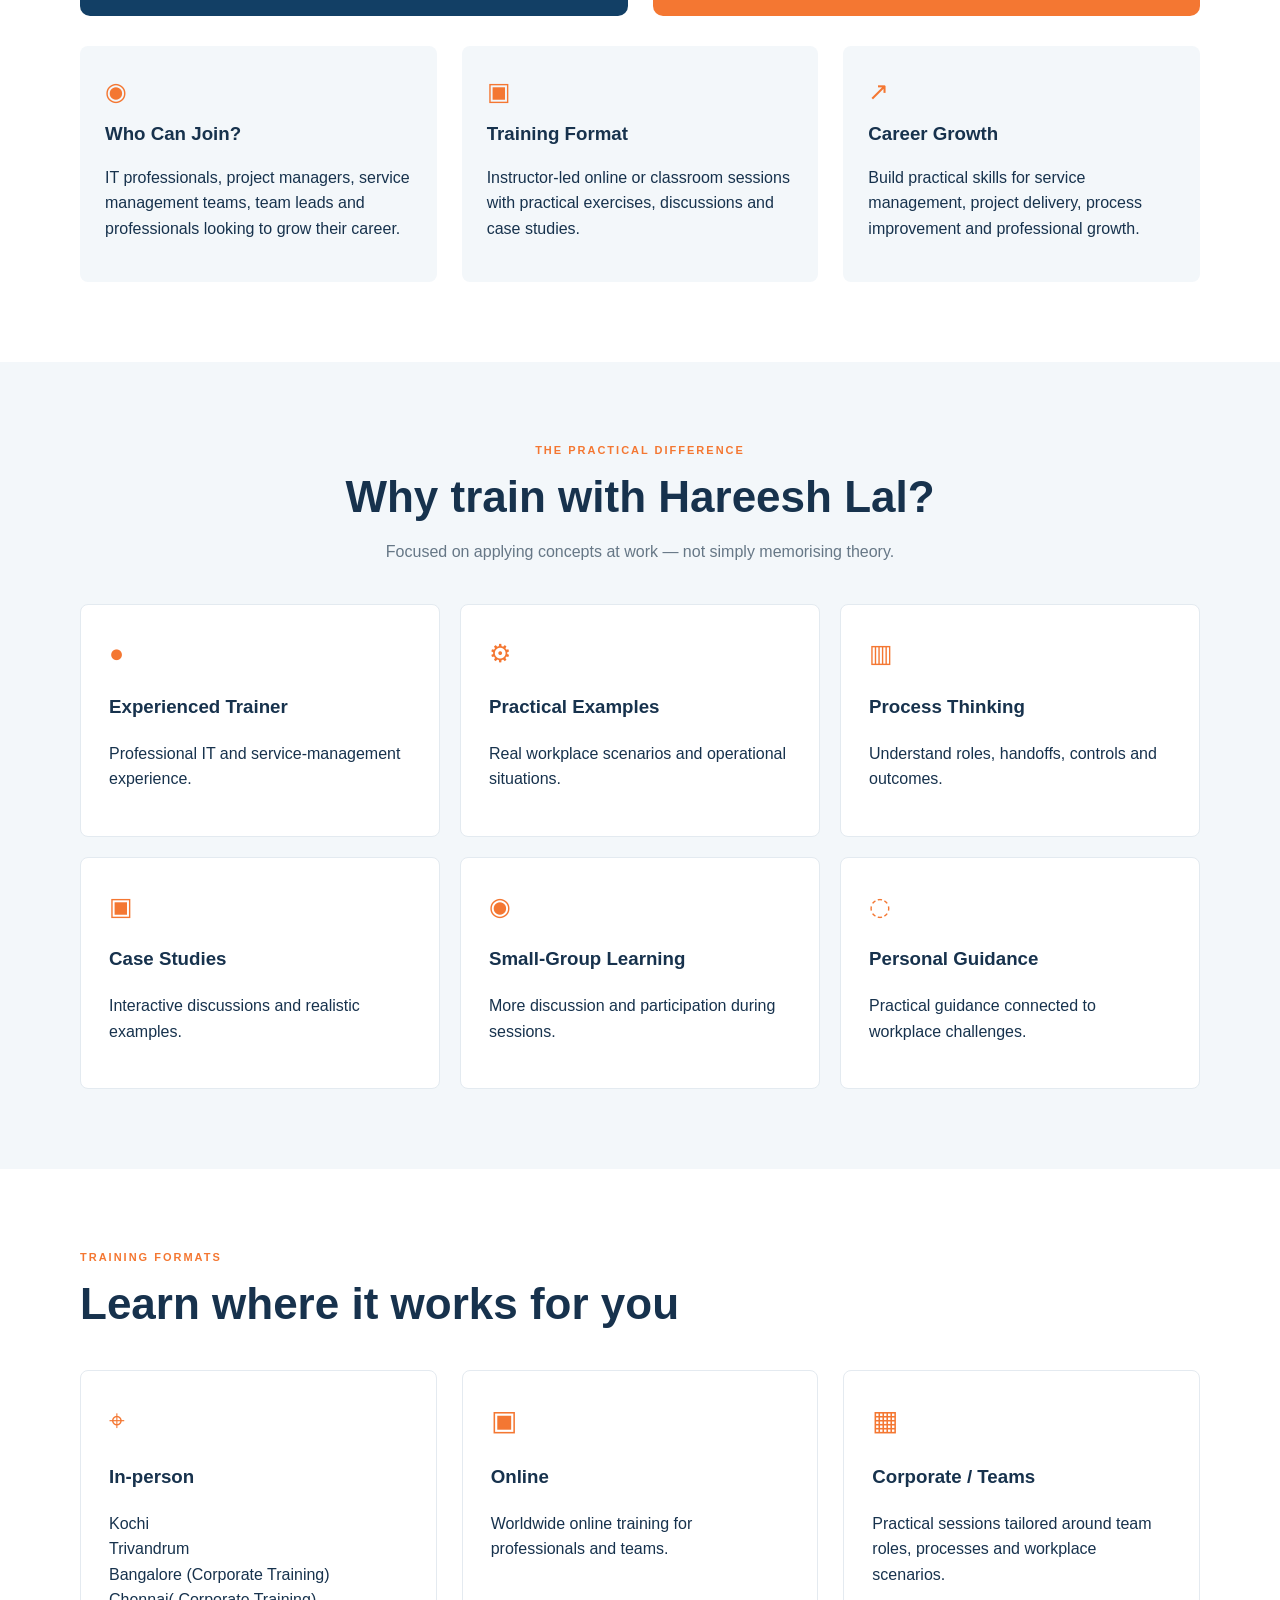
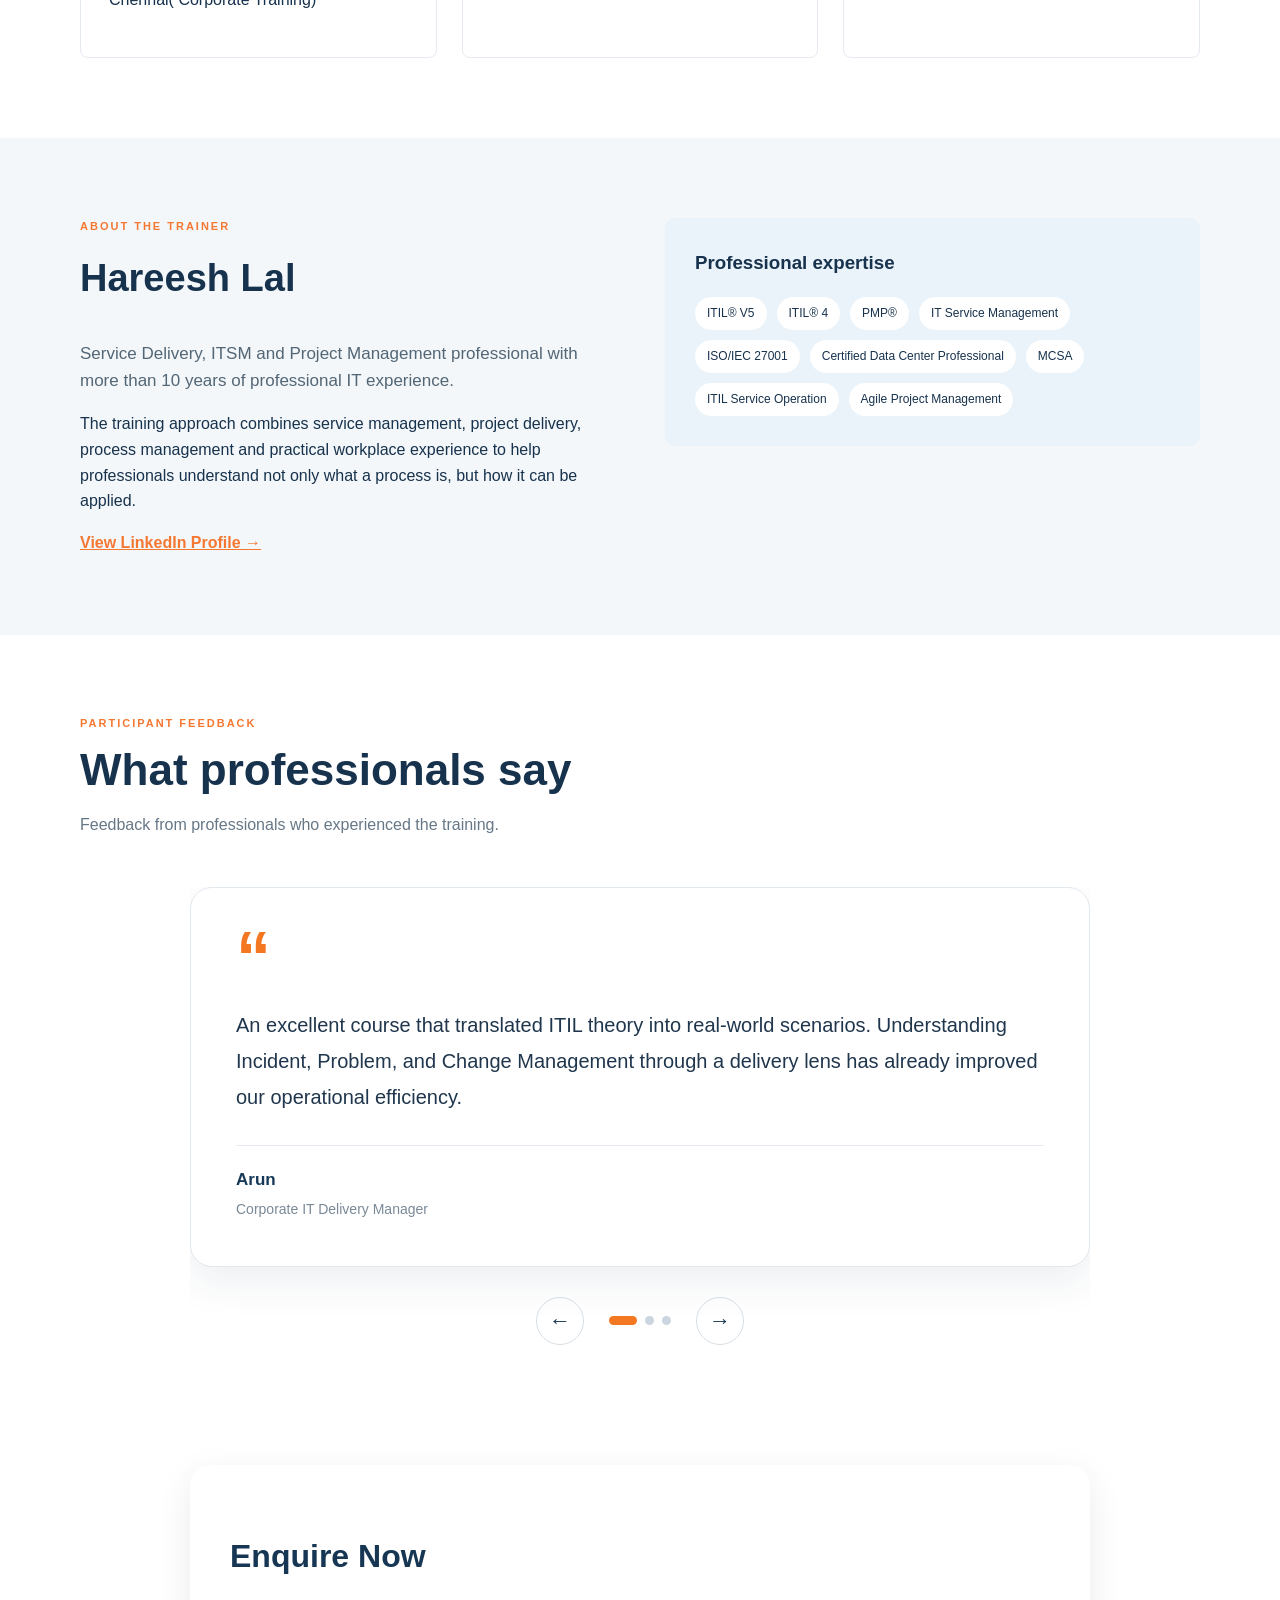
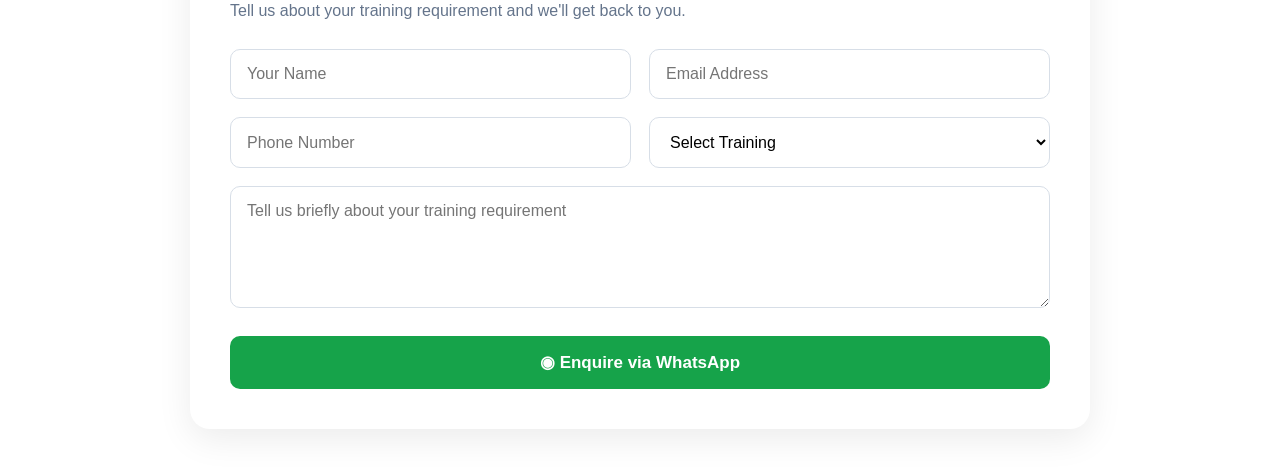
==== commit 0c742c6a: "Update city names with corporate training details" ====
--- a/index.html
+++ b/index.html
@@ -319,8 +319,8 @@
         <p>
           Kochi<br>
           Trivandrum<br>
-          Bangalore<br>
-          Chennai
+          Bangalore (Corporate Training)<br>
+          Chennai( Corporate Training)
         </p>
       </article>
 
